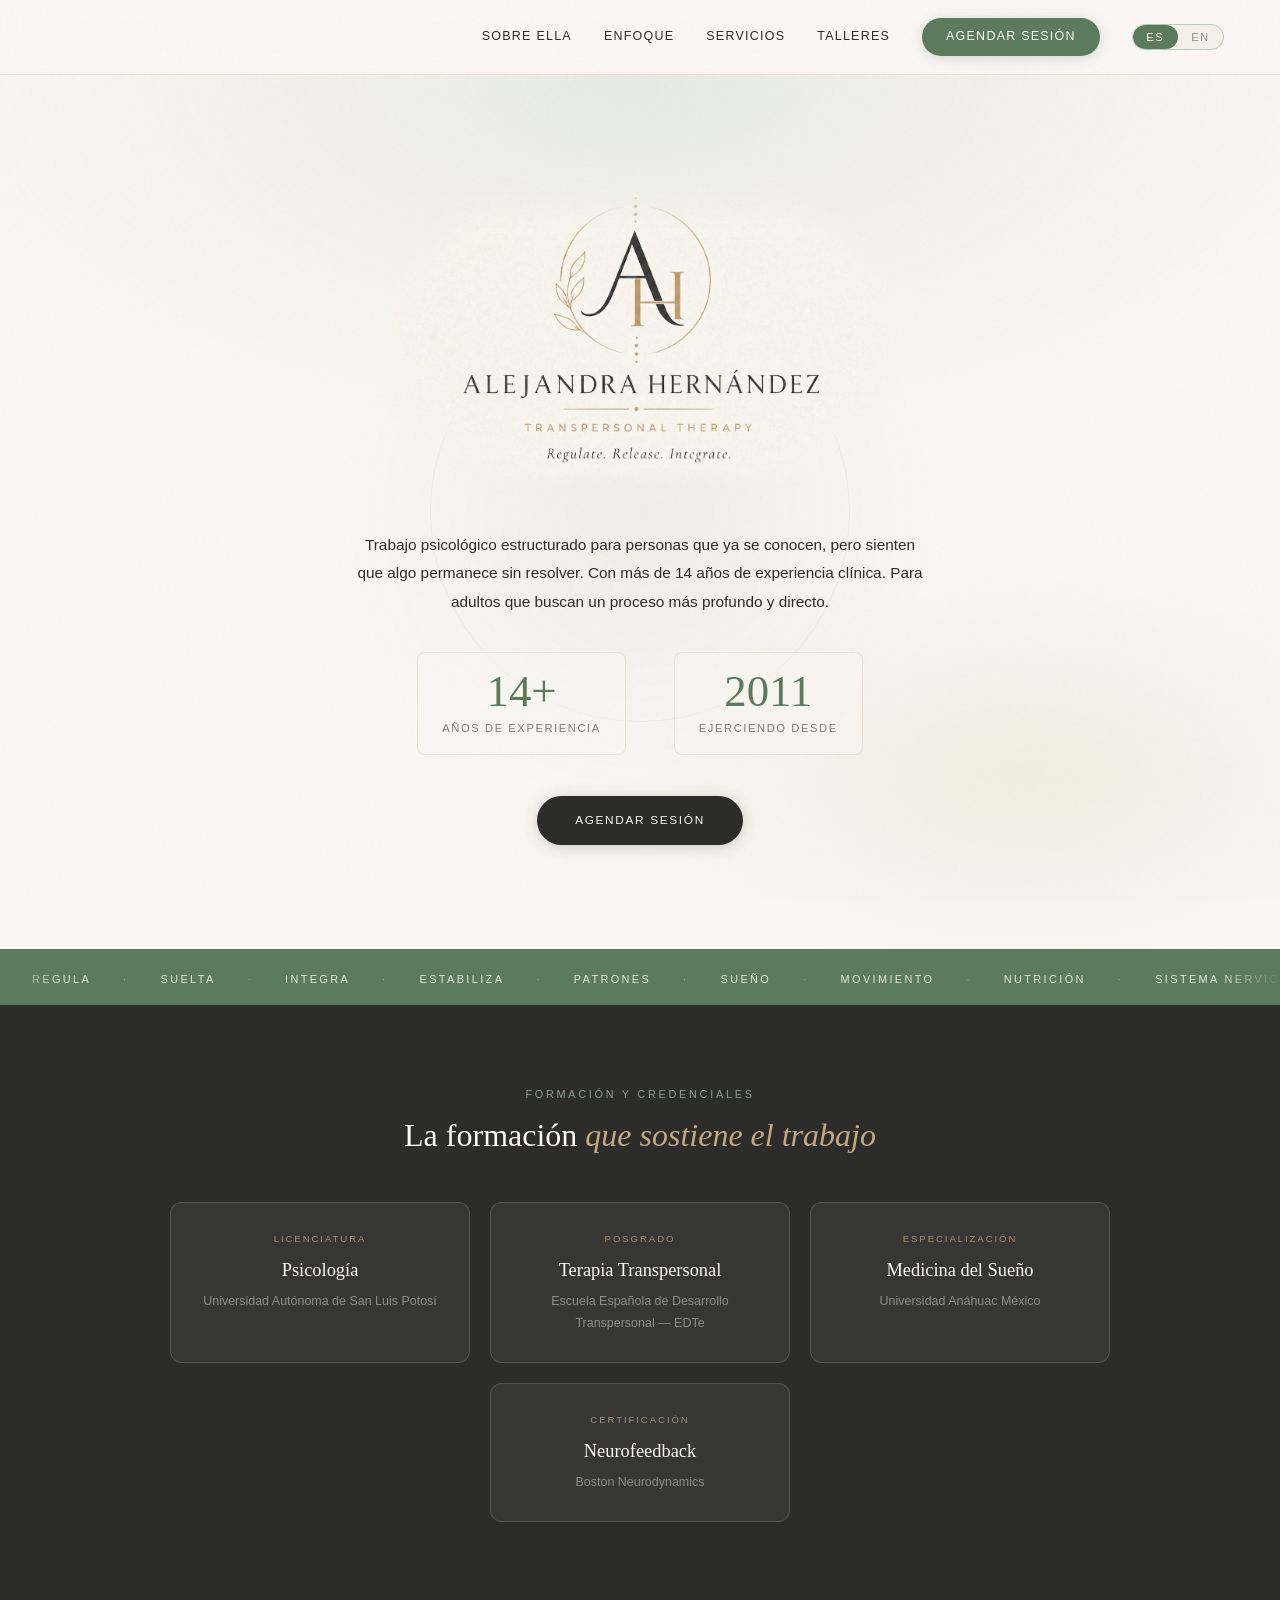
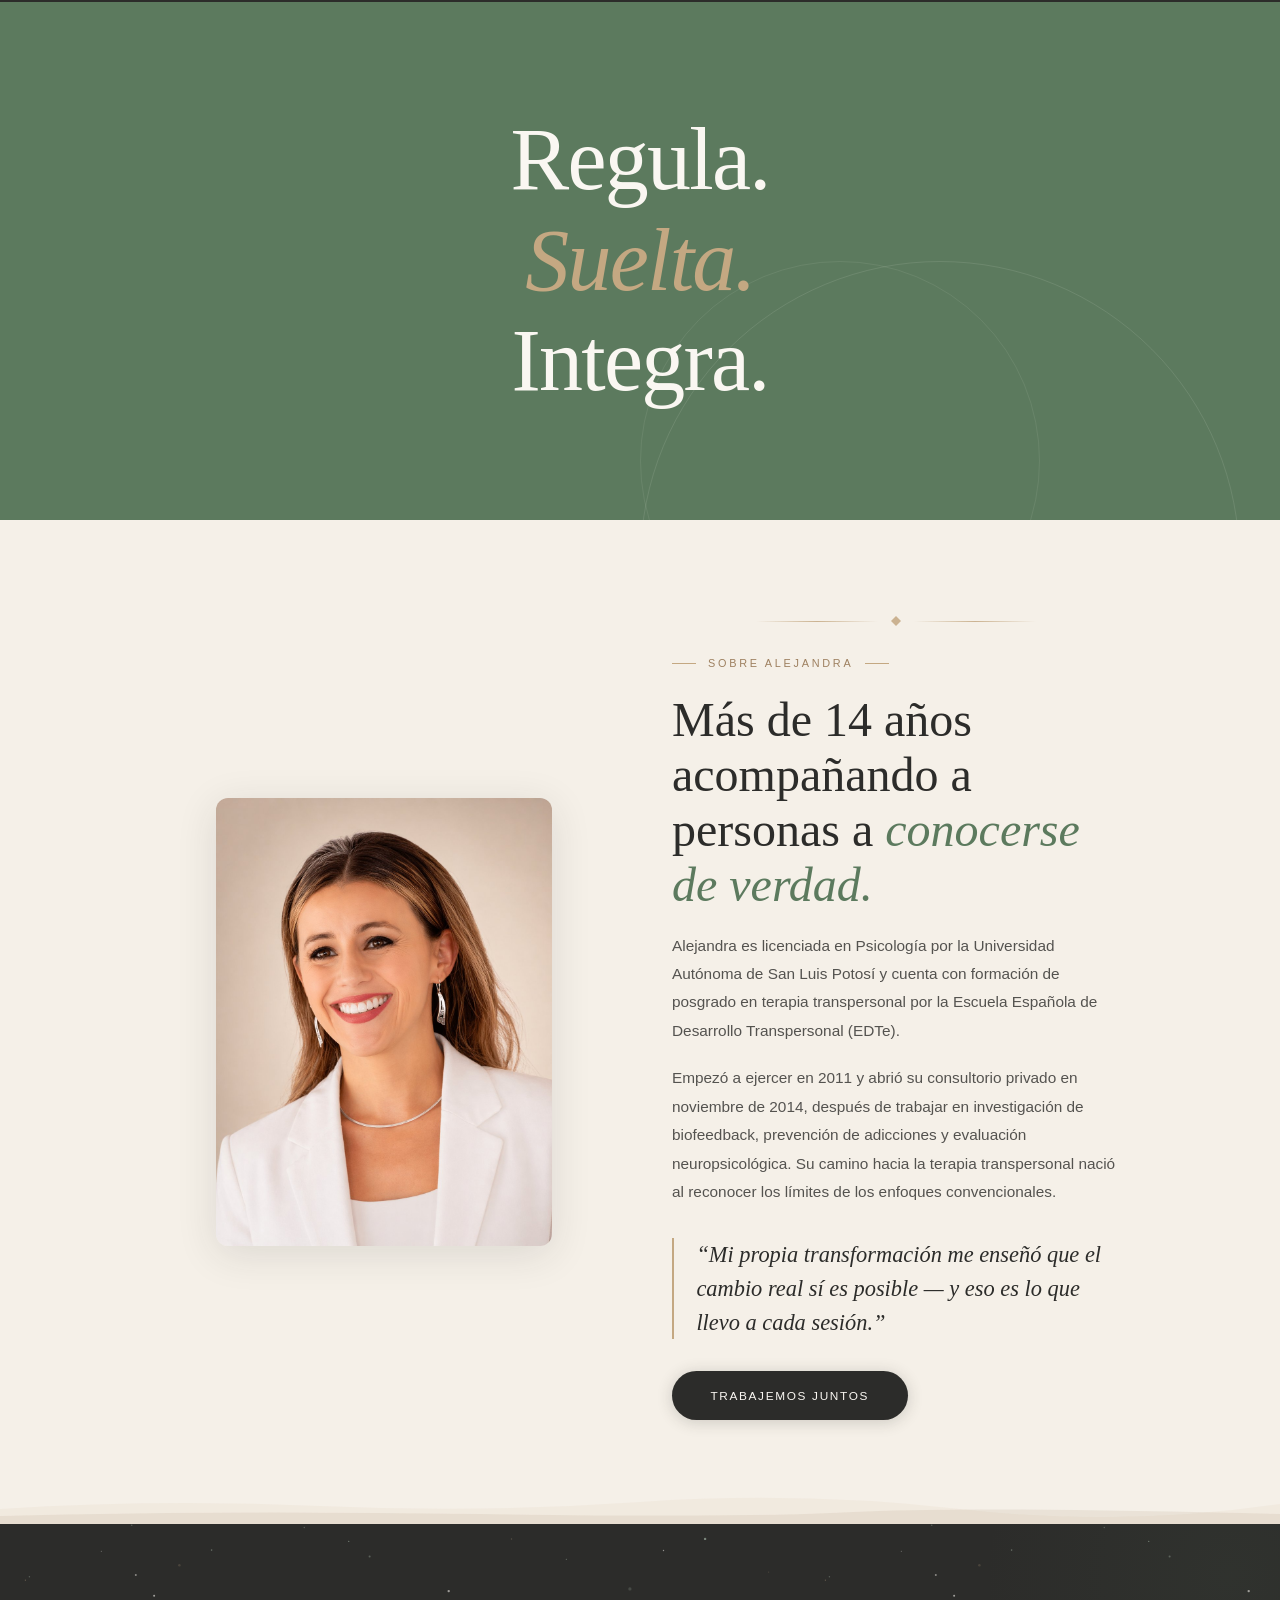
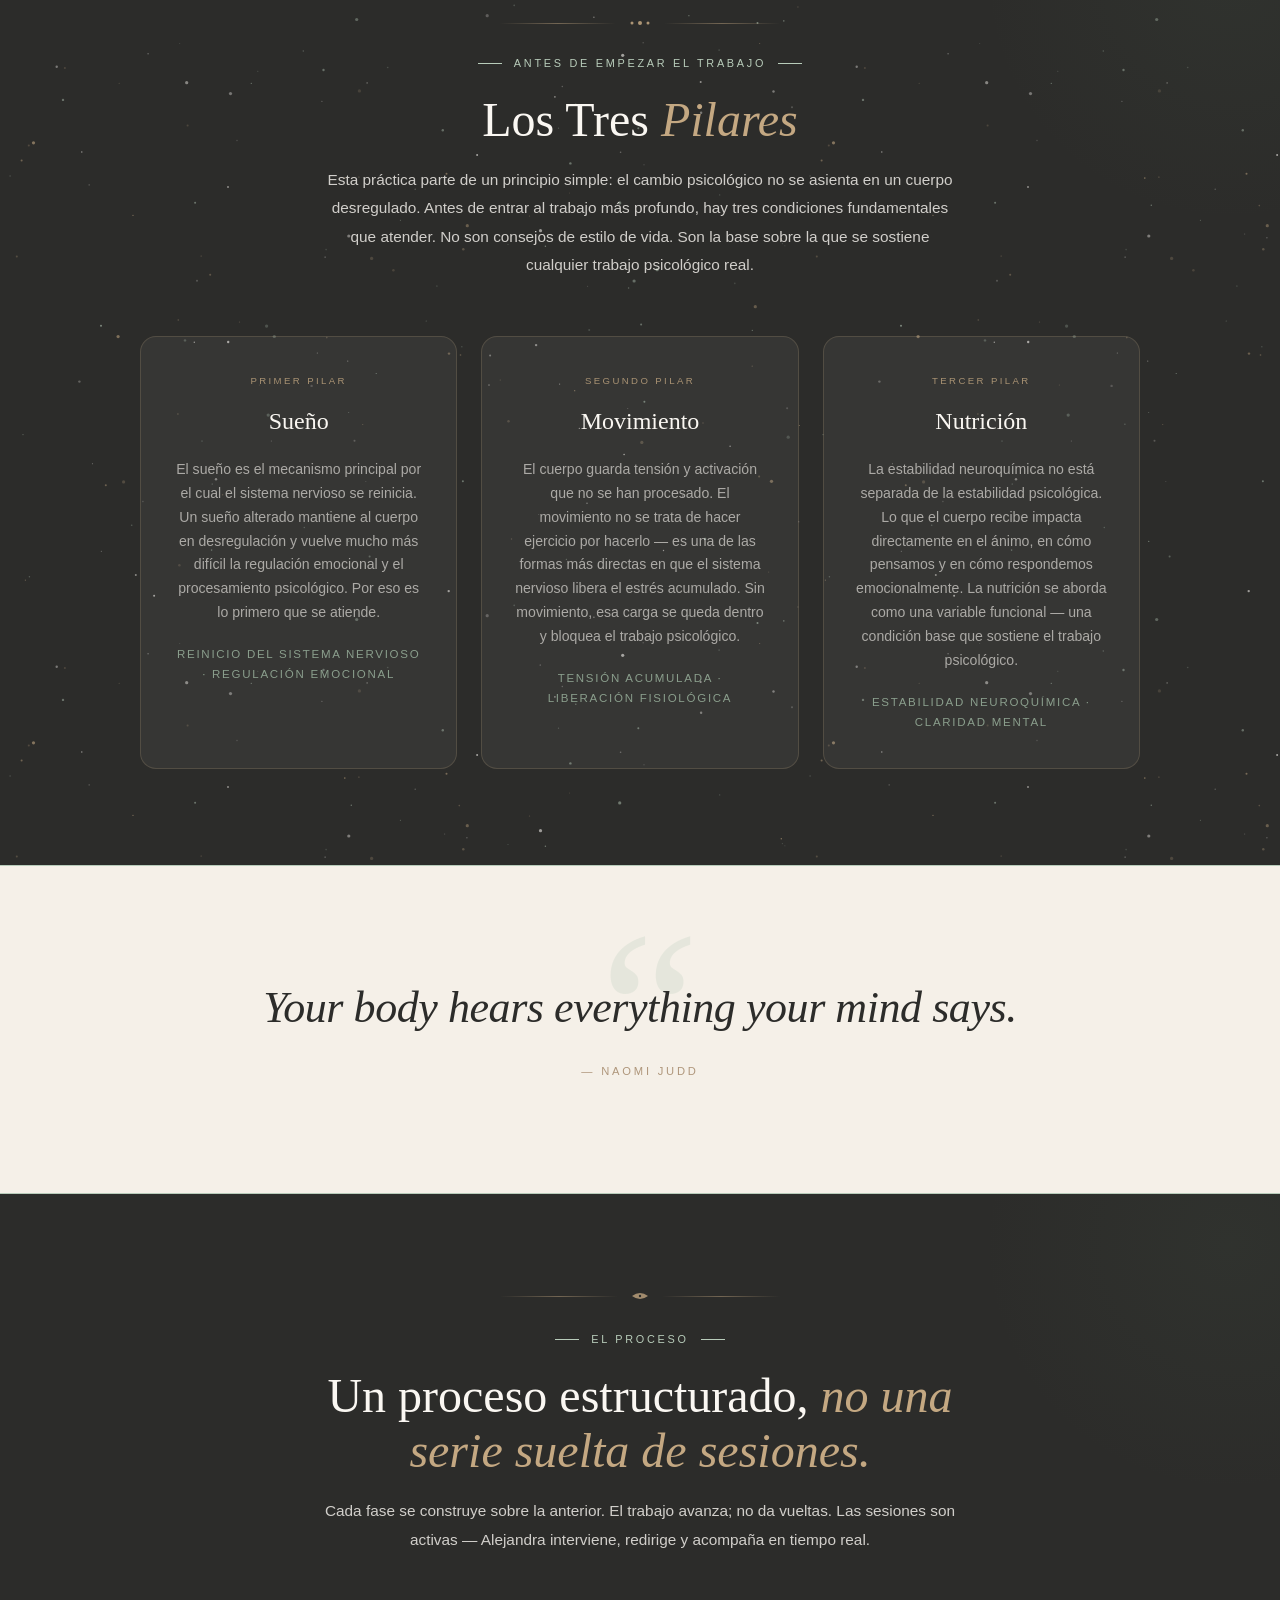
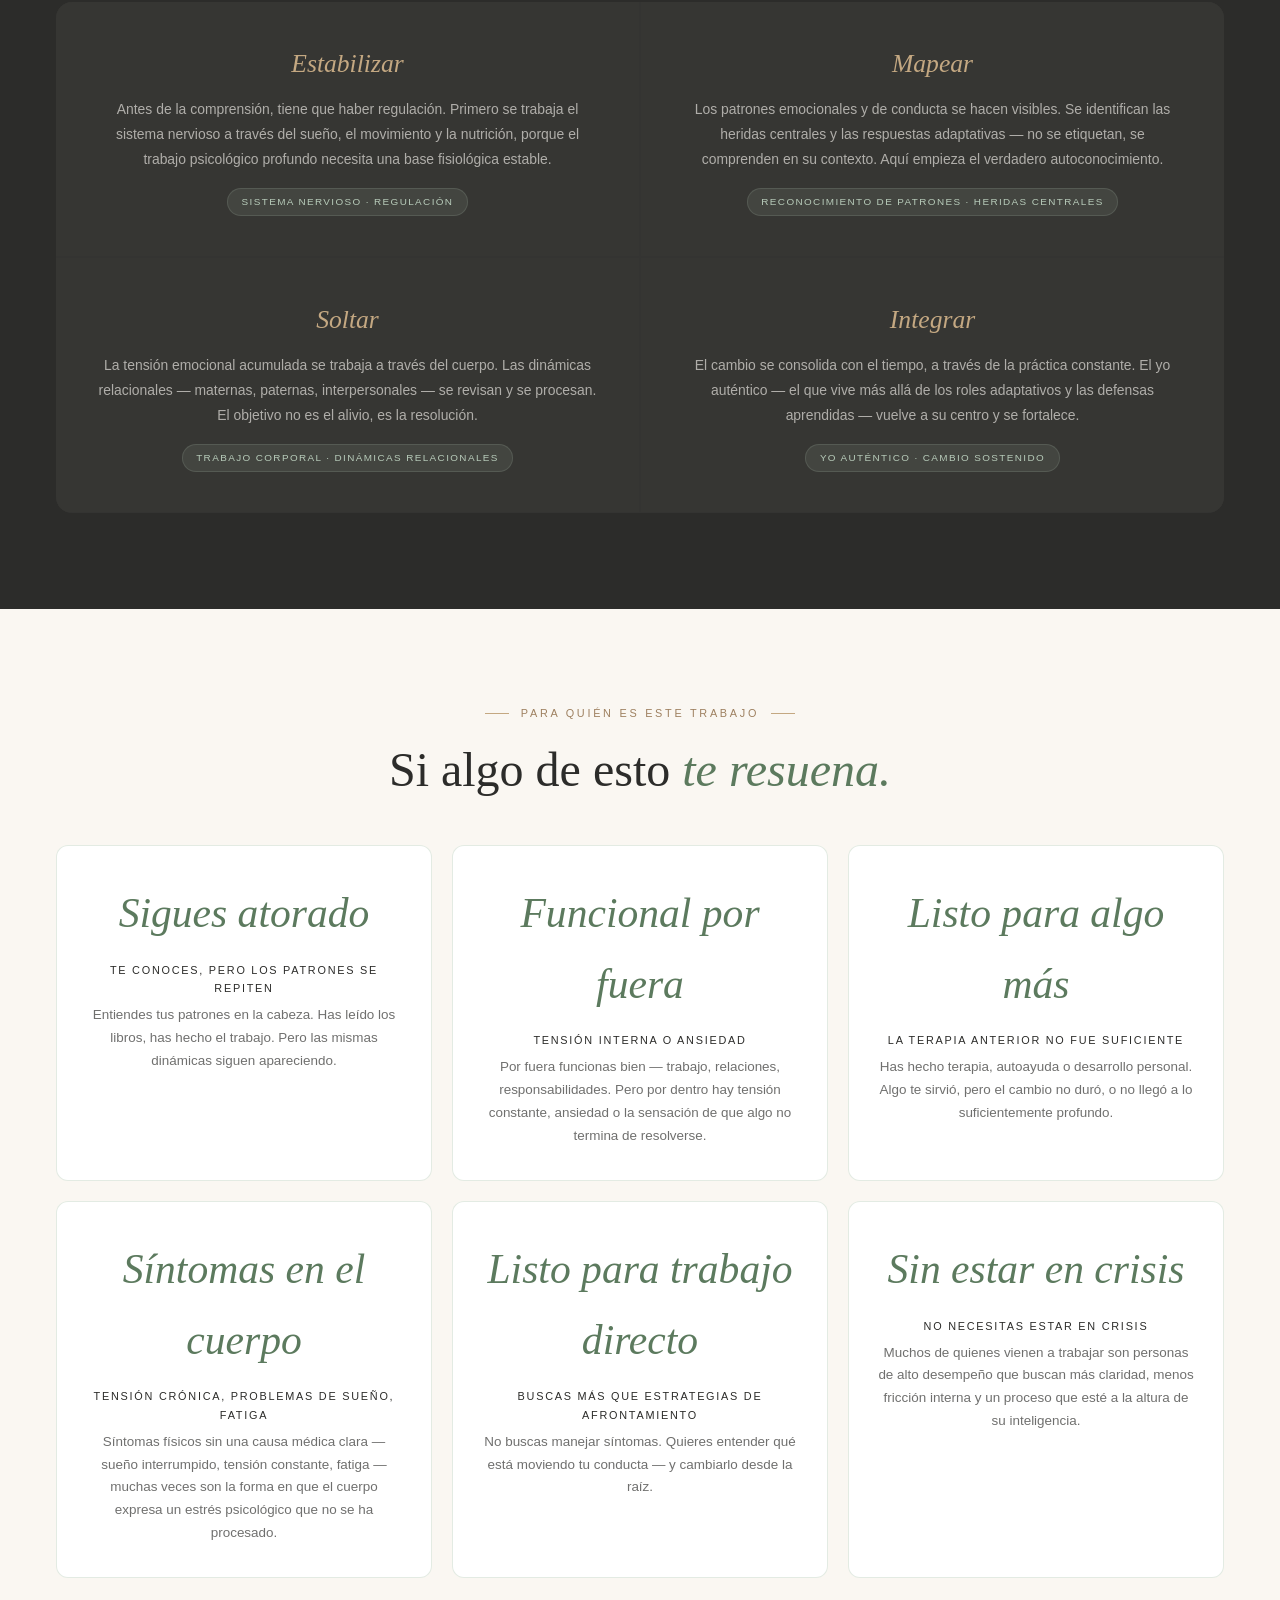
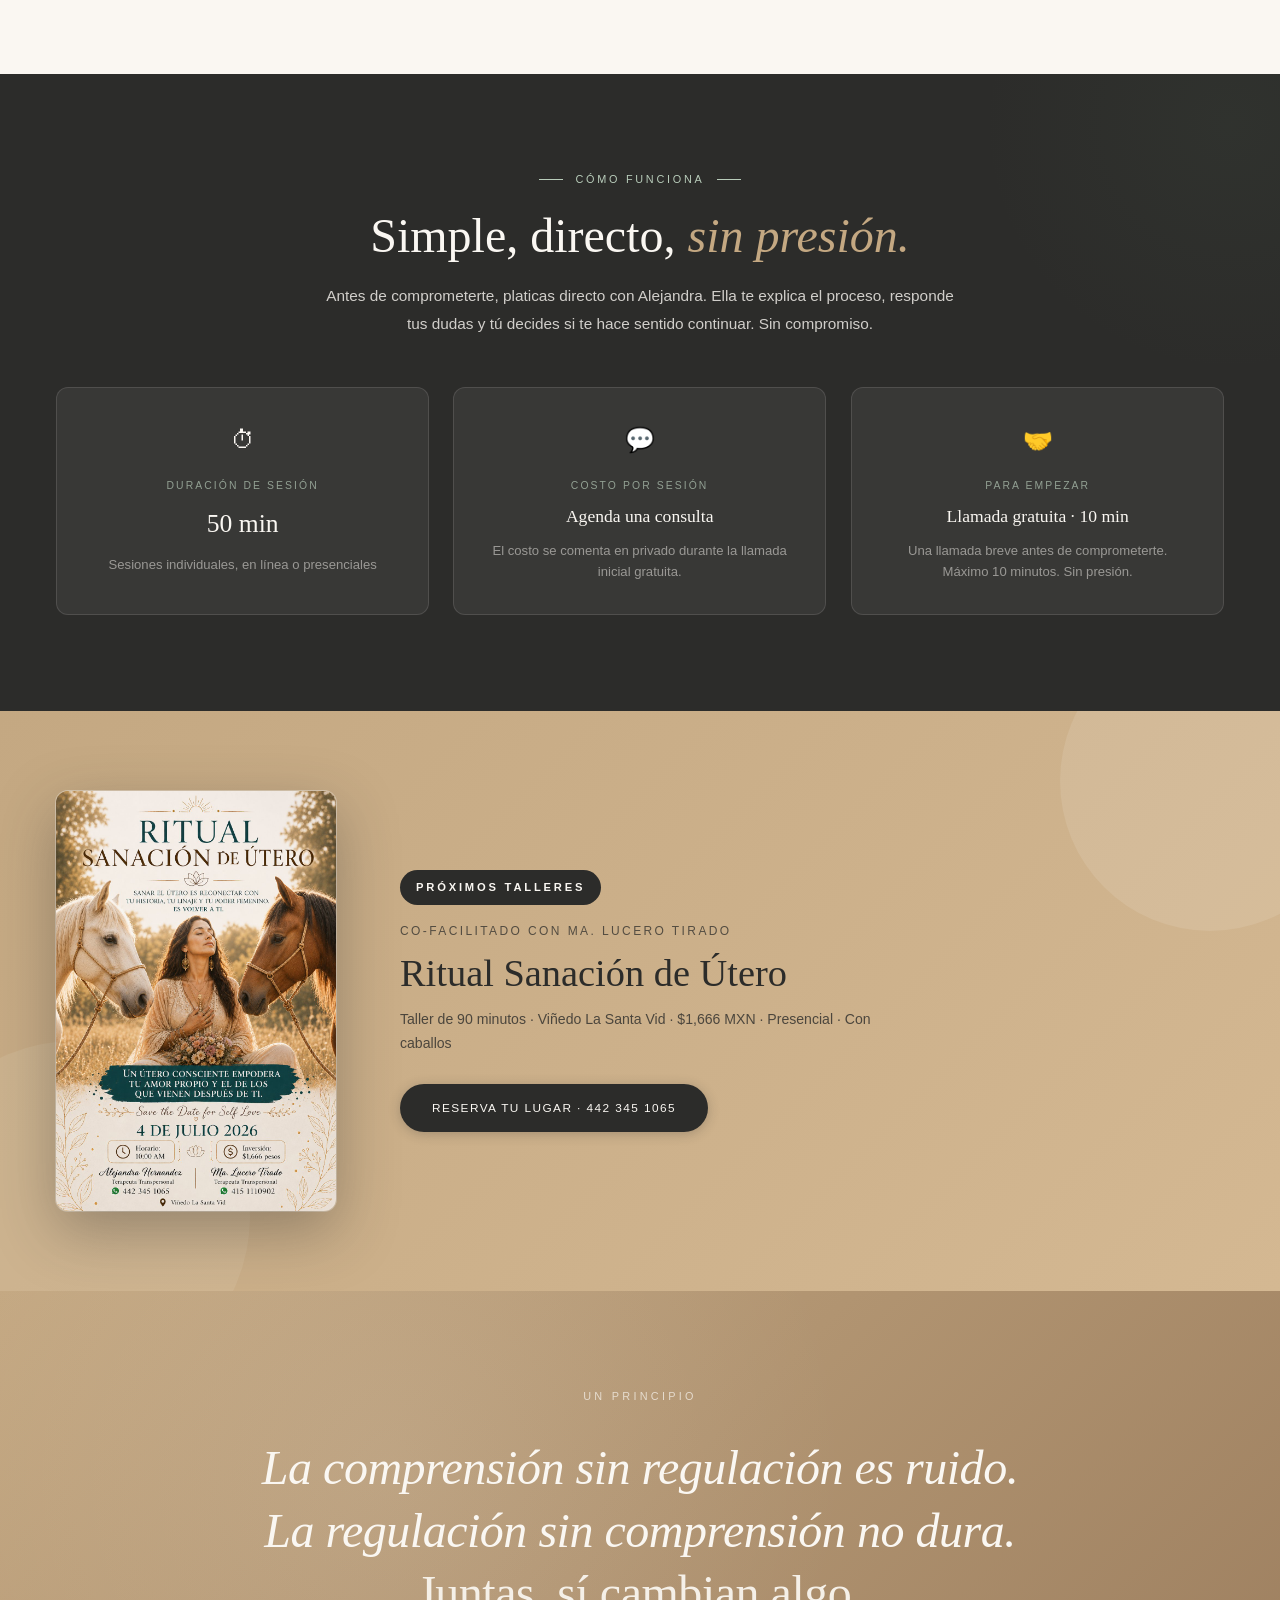
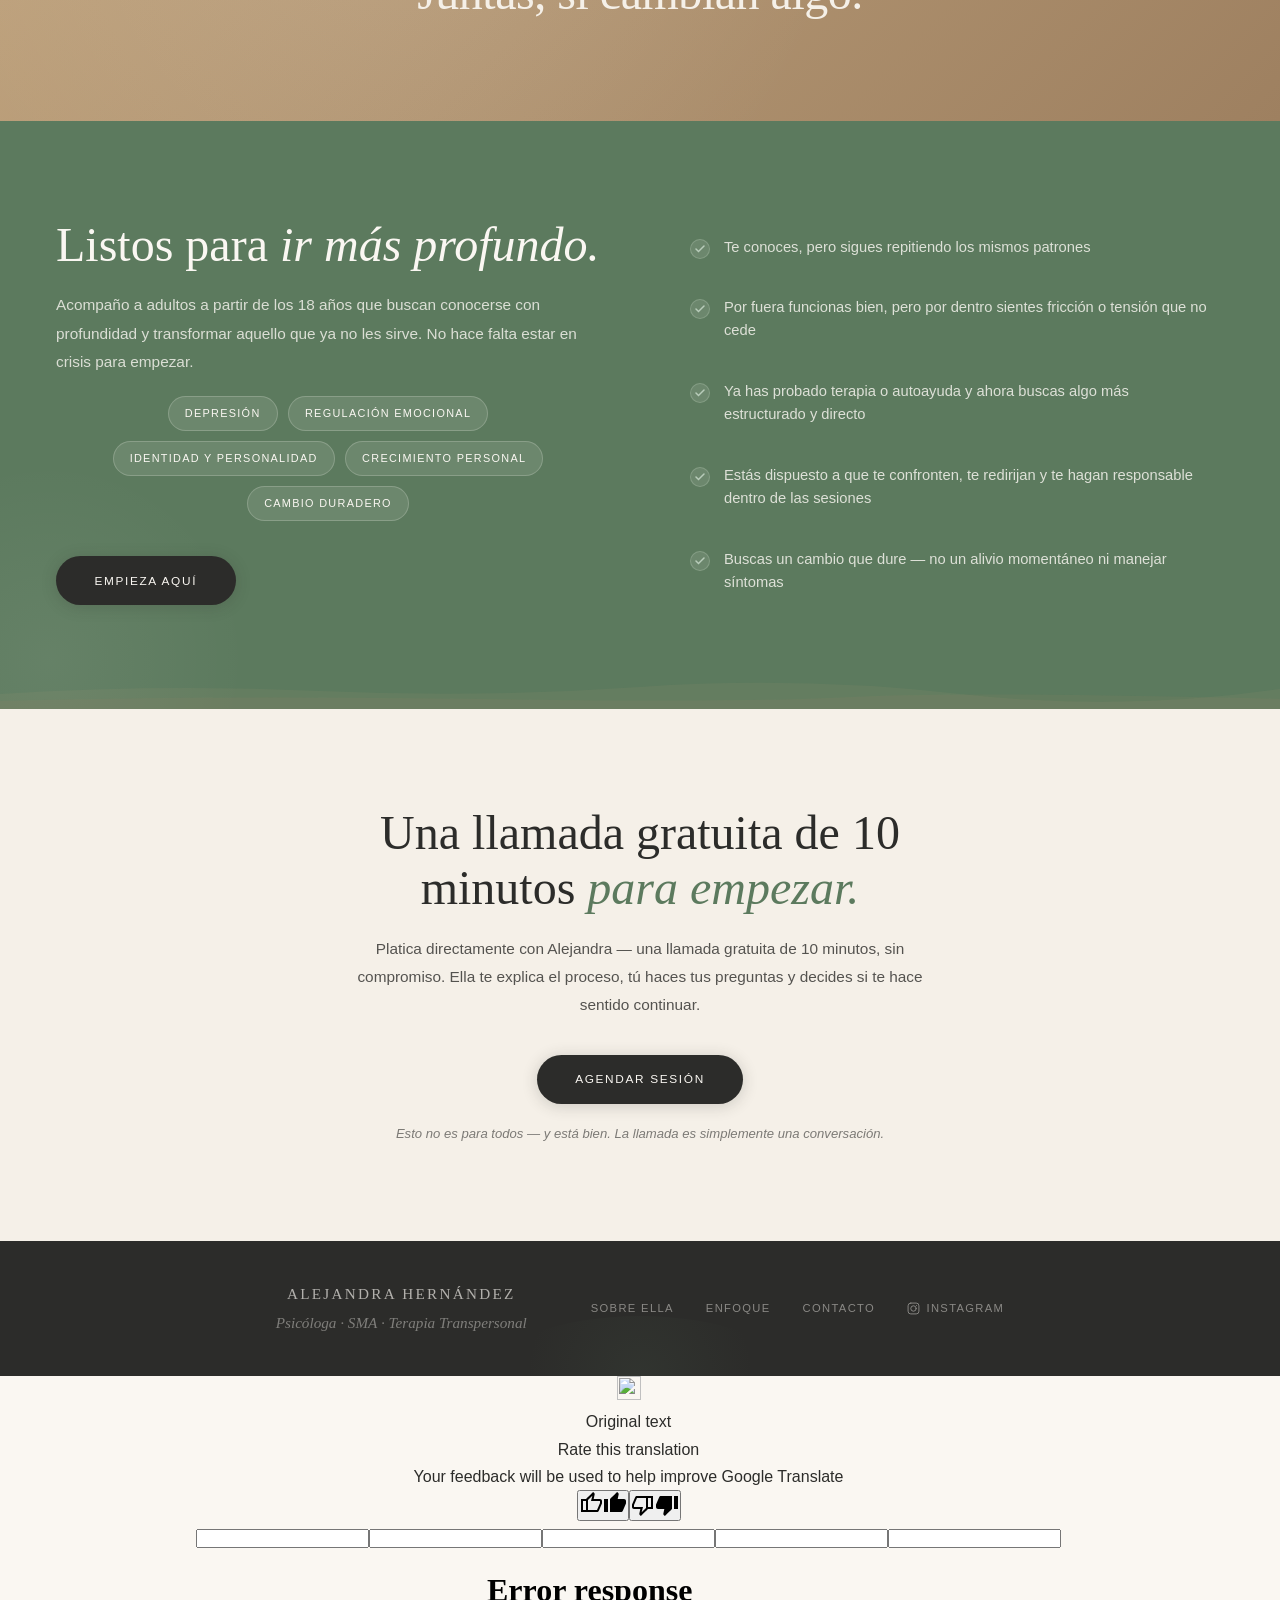
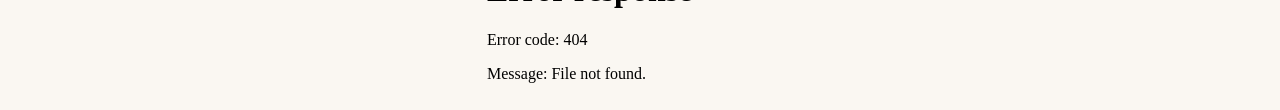
==== index.html @ d237390b "Add files via upload" ====
<!DOCTYPE html>
<!-- saved from url=(0055)file:///Users/alexengel/Downloads/alejandra-site_5.html -->
<html lang="es" class=""><head><meta http-equiv="Content-Type" content="text/html; charset=UTF-8">

<meta name="viewport" content="width=device-width, initial-scale=1.0">
<title>Alejandra Hernández — Transpersonal Therapy · SMA, México</title>

<!-- SEO -->
<meta name="description" content="Psicóloga y terapeuta transpersonal en San Miguel de Allende. Trabajo psicológico estructurado para personas que buscan un proceso más profundo y directo. Regula. Suelta. Integra.">
<meta name="author" content="Alejandra Hernández">
<meta name="theme-color" content="#FAF7F2">

<!-- Favicons -->
<link rel="icon" type="image/png" sizes="32x32" href="[data-uri]">
<link rel="icon" type="image/png" sizes="16x16" href="[data-uri]">
<link rel="apple-touch-icon" sizes="180x180" href="[data-uri]">

<!-- Open Graph / Facebook / WhatsApp / iMessage -->
<meta property="og:type" content="website">
<meta property="og:title" content="Alejandra Hernández — Terapia Transpersonal">
<meta property="og:description" content="Psicóloga y terapeuta transpersonal en San Miguel de Allende. Regula. Suelta. Integra.">
<meta property="og:image" content="og-image.jpg">
<meta property="og:image:width" content="1200">
<meta property="og:image:height" content="630">
<meta property="og:locale" content="es_MX">
<meta property="og:locale:alternate" content="en_US">

<!-- Twitter / X -->
<meta name="twitter:card" content="summary_large_image">
<meta name="twitter:title" content="Alejandra Hernández — Terapia Transpersonal">
<meta name="twitter:description" content="Psicóloga y terapeuta transpersonal en San Miguel de Allende. Regula. Suelta. Integra.">
<meta name="twitter:image" content="og-image.jpg">

<link href="./Alejandra Hernández — Transpersonal Therapy · SMA, México_files/css2" rel="stylesheet">
<style>
*{margin:0;padding:0;box-sizing:border-box}
:root{
  --charcoal:#2C2C2A;--sage-dark:#5C7A5E;--sage-mid:#8A9E8C;--sage-light:#B8CCBA;
  --cream:#FAF7F2;--warm-white:#F5F0E8;--earth:#C4A882;--earth-dark:#9E8060;
  --fd:'Cormorant Garamond',serif;--fb:'DM Sans',sans-serif;
  --glow-sage:0 0 40px rgba(92,122,94,0.18);
  --glow-earth:0 0 40px rgba(196,168,130,0.2);
}
body{background:var(--cream);color:var(--charcoal);font-family:var(--fb);font-weight:300;line-height:1.7;font-size:16px;text-align:center;overflow-x:hidden}

/* BUCOLIC TEXTURES */
body::before{content:'';position:fixed;inset:0;background-image:url("data:image/svg+xml,%3Csvg viewBox='0 0 256 256' xmlns='http://www.w3.org/2000/svg'%3E%3Cfilter id='noise'%3E%3CfeTurbulence type='fractalNoise' baseFrequency='0.9' numOctaves='4' stitchTiles='stitch'/%3E%3C/filter%3E%3Crect width='100%25' height='100%25' filter='url(%23noise)' opacity='0.06'/%3E%3C/svg%3E");pointer-events:none;z-index:999;opacity:0.38;mix-blend-mode:multiply}

/* Topographic contour lines — organic, map-like */
.tex-topo{position:absolute;inset:0;background-image:url("data:image/svg+xml;utf8,%3Csvg xmlns='http://www.w3.org/2000/svg' viewBox='0 0 800 600' fill='none' stroke='%23C4A882' stroke-width='0.6' opacity='0.35'%3E%3Cpath d='M-50 450 Q 200 380 400 420 T 850 390'/%3E%3Cpath d='M-50 480 Q 200 420 400 460 T 850 430'/%3E%3Cpath d='M-50 510 Q 200 460 400 500 T 850 470'/%3E%3Cpath d='M-50 540 Q 200 500 400 540 T 850 510'/%3E%3Cpath d='M-50 570 Q 200 540 400 580 T 850 550'/%3E%3Cpath d='M100 100 Q 250 60 400 100 T 700 90'/%3E%3Cpath d='M100 130 Q 250 90 400 130 T 700 120'/%3E%3Cpath d='M100 160 Q 250 120 400 160 T 700 150'/%3E%3C/svg%3E");background-size:cover;background-position:center;pointer-events:none;z-index:0;opacity:0.7}

/* Field stipple — scattered stars, no symmetry */
.tex-field{position:absolute;inset:0;background-image:url("data:image/svg+xml;utf8,<svg xmlns='http://www.w3.org/2000/svg' viewBox='0 0 800 600'><circle cx='511.5' cy='15.0' r='0.7' fill='%23C4A882' opacity='0.40'/><circle cx='589.2' cy='406.0' r='1.0' fill='%23B8CCBA' opacity='0.30'/><circle cx='25.4' cy='56.2' r='0.6' fill='%23C4A882' opacity='0.55'/><circle cx='449.0' cy='429.6' r='1.2' fill='%23C4A882' opacity='0.58'/><circle cx='359.4' cy='166.9' r='1.6' fill='%23C4A882' opacity='0.25'/><circle cx='558.5' cy='204.2' r='0.6' fill='%23B8CCBA' opacity='0.38'/><circle cx='81.8' cy='228.0' r='0.7' fill='%23FAF7F2' opacity='0.76'/><circle cx='211.6' cy='26.1' r='0.8' fill='%23B8CCBA' opacity='0.57'/><circle cx='63.0' cy='175.9' r='1.2' fill='%23B8CCBA' opacity='0.62'/><circle cx='461.9' cy='422.7' r='0.5' fill='%23B8CCBA' opacity='0.65'/><circle cx='788.2' cy='513.2' r='1.6' fill='%23B8CCBA' opacity='0.31'/><circle cx='362.7' cy='500.5' r='0.6' fill='%23C4A882' opacity='0.47'/><circle cx='536.1' cy='421.1' r='1.2' fill='%23FAF7F2' opacity='0.64'/><circle cx='508.0' cy='320.5' r='0.6' fill='%23B8CCBA' opacity='0.35'/><circle cx='216.0' cy='555.2' r='1.2' fill='%23FAF7F2' opacity='0.58'/><circle cx='259.4' cy='461.0' r='0.5' fill='%23C4A882' opacity='0.39'/><circle cx='644.0' cy='240.7' r='0.5' fill='%23FAF7F2' opacity='0.38'/><circle cx='701.1' cy='188.8' r='1.2' fill='%23FAF7F2' opacity='0.55'/><circle cx='367.1' cy='158.9' r='0.6' fill='%23FAF7F2' opacity='0.70'/><circle cx='210.2' cy='350.8' r='1.0' fill='%23C4A882' opacity='0.49'/><circle cx='797.9' cy='83.0' r='0.8' fill='%23C4A882' opacity='0.30'/><circle cx='688.9' cy='91.7' r='0.6' fill='%23B8CCBA' opacity='0.73'/><circle cx='477.1' cy='230.9' r='1.0' fill='%23FAF7F2' opacity='0.85'/><circle cx='201.1' cy='331.9' r='0.5' fill='%23C4A882' opacity='0.66'/><circle cx='545.4' cy='322.2' r='0.7' fill='%23B8CCBA' opacity='0.71'/><circle cx='89.2' cy='260.9' r='0.8' fill='%23FAF7F2' opacity='0.25'/><circle cx='700.7' cy='158.0' r='1.0' fill='%23FAF7F2' opacity='0.71'/><circle cx='730.1' cy='522.3' r='0.7' fill='%23FAF7F2' opacity='0.76'/><circle cx='487.2' cy='91.7' r='1.6' fill='%23FAF7F2' opacity='0.35'/><circle cx='734.8' cy='359.4' r='0.8' fill='%23B8CCBA' opacity='0.26'/><circle cx='703.0' cy='499.0' r='0.7' fill='%23C4A882' opacity='0.39'/><circle cx='702.4' cy='568.2' r='0.5' fill='%23C4A882' opacity='0.69'/><circle cx='782.4' cy='319.6' r='0.6' fill='%23B8CCBA' opacity='0.33'/><circle cx='757.5' cy='99.1' r='1.0' fill='%23B8CCBA' opacity='0.77'/><circle cx='771.5' cy='557.3' r='1.6' fill='%23C4A882' opacity='0.69'/><circle cx='570.4' cy='239.4' r='1.2' fill='%23B8CCBA' opacity='0.64'/><circle cx='719.7' cy='270.9' r='0.6' fill='%23B8CCBA' opacity='0.38'/><circle cx='16.8' cy='332.4' r='1.0' fill='%23C4A882' opacity='0.38'/><circle cx='566.3' cy='35.3' r='0.5' fill='%23B8CCBA' opacity='0.79'/><circle cx='56.7' cy='142.8' r='1.2' fill='%23FAF7F2' opacity='0.54'/><circle cx='105.8' cy='561.3' r='1.0' fill='%23C4A882' opacity='0.60'/><circle cx='627.7' cy='484.5' r='0.6' fill='%23FAF7F2' opacity='0.31'/><circle cx='344.8' cy='254.1' r='0.8' fill='%23C4A882' opacity='0.77'/><circle cx='538.7' cy='590.5' r='0.5' fill='%23FAF7F2' opacity='0.29'/><circle cx='271.4' cy='517.0' r='0.6' fill='%23FAF7F2' opacity='0.36'/><circle cx='358.9' cy='253.1' r='0.7' fill='%23C4A882' opacity='0.53'/><circle cx='354.5' cy='516.8' r='1.0' fill='%23FAF7F2' opacity='0.31'/><circle cx='799.4' cy='501.6' r='0.5' fill='%23C4A882' opacity='0.81'/><circle cx='133.0' cy='291.4' r='0.6' fill='%23C4A882' opacity='0.77'/><circle cx='131.7' cy='1.3' r='0.8' fill='%23B8CCBA' opacity='0.41'/><circle cx='228.2' cy='418.0' r='1.2' fill='%23FAF7F2' opacity='0.85'/><circle cx='529.5' cy='292.0' r='0.6' fill='%23C4A882' opacity='0.43'/><circle cx='463.3' cy='325.3' r='1.2' fill='%23C4A882' opacity='0.44'/><circle cx='467.3' cy='301.7' r='1.6' fill='%23C4A882' opacity='0.57'/><circle cx='768.6' cy='48.1' r='0.6' fill='%23C4A882' opacity='0.29'/><circle cx='540.2' cy='141.1' r='0.5' fill='%23FAF7F2' opacity='0.81'/><circle cx='197.0' cy='356.7' r='1.0' fill='%23FAF7F2' opacity='0.30'/><circle cx='466.9' cy='313.7' r='0.7' fill='%23FAF7F2' opacity='0.37'/><circle cx='251.3' cy='159.4' r='0.6' fill='%23B8CCBA' opacity='0.65'/><circle cx='365.8' cy='557.4' r='0.5' fill='%23FAF7F2' opacity='0.26'/><circle cx='798.8' cy='597.7' r='0.5' fill='%23FAF7F2' opacity='0.57'/><circle cx='212.2' cy='560.0' r='0.5' fill='%23B8CCBA' opacity='0.78'/><circle cx='228.0' cy='262.9' r='1.0' fill='%23FAF7F2' opacity='0.67'/><circle cx='787.1' cy='484.3' r='1.0' fill='%23FAF7F2' opacity='0.25'/><circle cx='239.5' cy='398.0' r='0.6' fill='%23C4A882' opacity='0.41'/><circle cx='593.9' cy='93.3' r='0.7' fill='%23FAF7F2' opacity='0.61'/><circle cx='274.3' cy='412.5' r='1.6' fill='%23B8CCBA' opacity='0.41'/><circle cx='200.9' cy='544.9' r='0.5' fill='%23B8CCBA' opacity='0.31'/><circle cx='663.5' cy='26.5' r='0.7' fill='%23FAF7F2' opacity='0.71'/><circle cx='783.8' cy='96.9' r='0.8' fill='%23B8CCBA' opacity='0.58'/><circle cx='448.7' cy='67.1' r='1.2' fill='%23FAF7F2' opacity='0.79'/><circle cx='28.8' cy='221.5' r='1.0' fill='%23C4A882' opacity='0.34'/><circle cx='33.5' cy='218.8' r='1.6' fill='%23C4A882' opacity='0.83'/><circle cx='719.1' cy='126.0' r='0.6' fill='%23B8CCBA' opacity='0.65'/><circle cx='624.1' cy='530.5' r='0.8' fill='%23FAF7F2' opacity='0.83'/><circle cx='123.6' cy='557.9' r='1.6' fill='%23C4A882' opacity='0.35'/><circle cx='705.1' cy='14.9' r='1.2' fill='%23B8CCBA' opacity='0.80'/><circle cx='641.8' cy='518.4' r='1.6' fill='%23C4A882' opacity='0.40'/><circle cx='629.9' cy='64.9' r='1.6' fill='%23B8CCBA' opacity='0.27'/><circle cx='177.9' cy='490.0' r='0.8' fill='%23C4A882' opacity='0.46'/><circle cx='178.3' cy='396.0' r='0.8' fill='%23C4A882' opacity='0.45'/><circle cx='773.5' cy='167.5' r='1.2' fill='%23FAF7F2' opacity='0.56'/><circle cx='784.9' cy='321.7' r='0.5' fill='%23B8CCBA' opacity='0.32'/><circle cx='142.9' cy='577.5' r='0.7' fill='%23FAF7F2' opacity='0.27'/><circle cx='347.7' cy='437.1' r='0.7' fill='%23FAF7F2' opacity='0.51'/><circle cx='92.5' cy='539.7' r='0.6' fill='%23FAF7F2' opacity='0.40'/><circle cx='348.8' cy='312.0' r='1.6' fill='%23FAF7F2' opacity='0.57'/><circle cx='752.2' cy='442.2' r='0.6' fill='%23C4A882' opacity='0.47'/><circle cx='759.1' cy='552.5' r='1.0' fill='%23C4A882' opacity='0.44'/><circle cx='575.8' cy='180.2' r='0.7' fill='%23B8CCBA' opacity='0.65'/><circle cx='321.9' cy='177.4' r='0.6' fill='%23FAF7F2' opacity='0.37'/><circle cx='752.3' cy='406.4' r='0.6' fill='%23B8CCBA' opacity='0.62'/><circle cx='324.9' cy='500.2' r='0.7' fill='%23B8CCBA' opacity='0.42'/><circle cx='628.6' cy='364.0' r='0.7' fill='%23B8CCBA' opacity='0.53'/><circle cx='540.5' cy='306.7' r='1.6' fill='%23FAF7F2' opacity='0.79'/><circle cx='135.8' cy='50.9' r='1.0' fill='%23FAF7F2' opacity='0.65'/><circle cx='268.2' cy='491.1' r='1.6' fill='%23B8CCBA' opacity='0.39'/><circle cx='179.7' cy='119.5' r='0.5' fill='%23B8CCBA' opacity='0.28'/><circle cx='489.0' cy='461.1' r='0.8' fill='%23FAF7F2' opacity='0.50'/><circle cx='460.5' cy='431.0' r='0.8' fill='%23C4A882' opacity='0.55'/><circle cx='118.1' cy='412.6' r='1.6' fill='%23C4A882' opacity='0.77'/><circle cx='622.7' cy='131.3' r='1.6' fill='%23FAF7F2' opacity='0.82'/><circle cx='371.6' cy='334.4' r='1.6' fill='%23C4A882' opacity='0.32'/><circle cx='641.1' cy='400.5' r='1.0' fill='%23B8CCBA' opacity='0.61'/><circle cx='490.1' cy='431.6' r='1.0' fill='%23FAF7F2' opacity='0.51'/><circle cx='356.7' cy='95.5' r='1.6' fill='%23B8CCBA' opacity='0.53'/><circle cx='601.4' cy='503.9' r='0.7' fill='%23FAF7F2' opacity='0.71'/><circle cx='387.7' cy='143.5' r='0.8' fill='%23B8CCBA' opacity='0.30'/><circle cx='187.6' cy='201.5' r='1.0' fill='%23C4A882' opacity='0.30'/><circle cx='185.0' cy='416.4' r='1.2' fill='%23B8CCBA' opacity='0.38'/><circle cx='326.1' cy='325.6' r='0.8' fill='%23B8CCBA' opacity='0.29'/><circle cx='311.6' cy='461.9' r='1.2' fill='%23FAF7F2' opacity='0.26'/><circle cx='304.3' cy='3.5' r='0.7' fill='%23B8CCBA' opacity='0.43'/><circle cx='682.8' cy='572.1' r='0.8' fill='%23FAF7F2' opacity='0.57'/><circle cx='436.9' cy='362.0' r='0.6' fill='%23B8CCBA' opacity='0.54'/><circle cx='348.7' cy='17.4' r='0.7' fill='%23B8CCBA' opacity='0.65'/><circle cx='579.3' cy='504.3' r='0.6' fill='%23FAF7F2' opacity='0.84'/><circle cx='21.6' cy='236.4' r='1.0' fill='%23C4A882' opacity='0.65'/><circle cx='514.2' cy='81.4' r='0.8' fill='%23B8CCBA' opacity='0.36'/><circle cx='303.3' cy='127.0' r='0.7' fill='%23B8CCBA' opacity='0.45'/><circle cx='222.6' cy='570.7' r='0.8' fill='%23C4A882' opacity='0.40'/><circle cx='376.2' cy='449.4' r='0.5' fill='%23B8CCBA' opacity='0.85'/><circle cx='179.4' cy='41.2' r='1.2' fill='%23C4A882' opacity='0.27'/><circle cx='759.7' cy='119.6' r='0.5' fill='%23C4A882' opacity='0.62'/><circle cx='101.0' cy='401.7' r='1.0' fill='%23B8CCBA' opacity='0.82'/><circle cx='559.6' cy='460.1' r='0.6' fill='%23FAF7F2' opacity='0.61'/><circle cx='574.7' cy='466.7' r='0.6' fill='%23C4A882' opacity='0.83'/><circle cx='462.9' cy='557.3' r='1.0' fill='%23B8CCBA' opacity='0.66'/><circle cx='317.3' cy='429.0' r='0.5' fill='%23FAF7F2' opacity='0.61'/><circle cx='194.3' cy='418.3' r='0.7' fill='%23FAF7F2' opacity='0.76'/><circle cx='644.4' cy='477.7' r='1.0' fill='%23B8CCBA' opacity='0.72'/><circle cx='426.2' cy='396.9' r='0.5' fill='%23B8CCBA' opacity='0.55'/><circle cx='10.1' cy='252.0' r='0.8' fill='%23B8CCBA' opacity='0.31'/><circle cx='508.5' cy='497.2' r='1.2' fill='%23C4A882' opacity='0.34'/><circle cx='587.0' cy='579.3' r='0.7' fill='%23FAF7F2' opacity='0.62'/><circle cx='619.7' cy='278.9' r='1.6' fill='%23B8CCBA' opacity='0.69'/><circle cx='257.8' cy='147.3' r='0.5' fill='%23B8CCBA' opacity='0.42'/><circle cx='195.1' cy='278.8' r='1.0' fill='%23B8CCBA' opacity='0.65'/><circle cx='23.0' cy='510.6' r='0.6' fill='%23B8CCBA' opacity='0.54'/><circle cx='638.3' cy='204.2' r='1.0' fill='%23B8CCBA' opacity='0.67'/><circle cx='444.6' cy='310.0' r='0.6' fill='%23FAF7F2' opacity='0.30'/><circle cx='325.1' cy='333.1' r='0.6' fill='%23FAF7F2' opacity='0.66'/><circle cx='569.5' cy='268.9' r='0.5' fill='%23C4A882' opacity='0.31'/><circle cx='323.5' cy='146.0' r='1.2' fill='%23B8CCBA' opacity='0.60'/><circle cx='442.8' cy='206.3' r='1.2' fill='%23B8CCBA' opacity='0.58'/><circle cx='562.3' cy='162.5' r='0.7' fill='%23FAF7F2' opacity='0.39'/><circle cx='154.1' cy='71.7' r='1.0' fill='%23FAF7F2' opacity='0.82'/><circle cx='148.1' cy='129.8' r='0.8' fill='%23FAF7F2' opacity='0.42'/><circle cx='781.3' cy='314.8' r='0.7' fill='%23C4A882' opacity='0.84'/><circle cx='237.0' cy='216.5' r='0.7' fill='%23FAF7F2' opacity='0.26'/><circle cx='101.3' cy='27.3' r='0.5' fill='%23FAF7F2' opacity='0.58'/><circle cx='755.3' cy='382.7' r='1.6' fill='%23C4A882' opacity='0.54'/><circle cx='459.3' cy='281.6' r='0.8' fill='%23C4A882' opacity='0.45'/><circle cx='202.0' cy='517.0' r='0.5' fill='%23B8CCBA' opacity='0.74'/><circle cx='393.4' cy='346.2' r='1.2' fill='%23C4A882' opacity='0.28'/><circle cx='648.9' cy='569.5' r='0.5' fill='%23C4A882' opacity='0.85'/><circle cx='446.5' cy='249.7' r='1.0' fill='%23C4A882' opacity='0.72'/><circle cx='620.6' cy='228.2' r='0.8' fill='%23FAF7F2' opacity='0.43'/><circle cx='792.0' cy='183.2' r='1.0' fill='%23FAF7F2' opacity='0.29'/><circle cx='79.4' cy='457.6' r='1.2' fill='%23FAF7F2' opacity='0.38'/><circle cx='64.9' cy='143.9' r='1.0' fill='%23C4A882' opacity='0.30'/><circle cx='326.8' cy='413.6' r='0.8' fill='%23C4A882' opacity='0.42'/><circle cx='230.5' cy='169.6' r='1.6' fill='%23FAF7F2' opacity='0.52'/><circle cx='186.7' cy='158.7' r='1.6' fill='%23FAF7F2' opacity='0.63'/><circle cx='643.1' cy='118.7' r='0.5' fill='%23FAF7F2' opacity='0.58'/><circle cx='119.2' cy='159.4' r='0.6' fill='%23C4A882' opacity='0.29'/><circle cx='634.1' cy='357.0' r='1.6' fill='%23B8CCBA' opacity='0.59'/><circle cx='351.3' cy='281.2' r='0.7' fill='%23B8CCBA' opacity='0.67'/><circle cx='400.4' cy='296.3' r='0.5' fill='%23B8CCBA' opacity='0.61'/><circle cx='587.6' cy='362.2' r='0.5' fill='%23FAF7F2' opacity='0.30'/><circle cx='668.8' cy='345.1' r='0.5' fill='%23FAF7F2' opacity='0.85'/><circle cx='657.1' cy='345.7' r='1.6' fill='%23B8CCBA' opacity='0.70'/><circle cx='415.2' cy='265.3' r='0.7' fill='%23FAF7F2' opacity='0.36'/><circle cx='348.7' cy='488.5' r='0.5' fill='%23B8CCBA' opacity='0.53'/><circle cx='266.6' cy='402.1' r='1.6' fill='%23B8CCBA' opacity='0.35'/><circle cx='554.9' cy='172.9' r='0.8' fill='%23FAF7F2' opacity='0.74'/><circle cx='29.4' cy='52.8' r='0.7' fill='%23B8CCBA' opacity='0.44'/><circle cx='691.9' cy='495.0' r='0.5' fill='%23FAF7F2' opacity='0.64'/><circle cx='369.6' cy='32.5' r='1.0' fill='%23B8CCBA' opacity='0.47'/><circle cx='500.3' cy='456.0' r='0.6' fill='%23C4A882' opacity='0.41'/></svg>");background-size:800px 600px;background-repeat:repeat;pointer-events:none;z-index:0;opacity:0.7}

/* Horizon divider — soft land silhouette between sections */
.tex-horizon{height:60px;width:100%;background-image:url("data:image/svg+xml;utf8,%3Csvg xmlns='http://www.w3.org/2000/svg' viewBox='0 0 1200 60' preserveAspectRatio='none'%3E%3Cpath d='M0 60 L0 45 Q 150 35 300 42 T 600 38 T 900 45 T 1200 40 L1200 60 Z' fill='%23C4A882' opacity='0.08'/%3E%3Cpath d='M0 60 L0 52 Q 200 46 450 50 T 800 48 T 1200 50 L1200 60 Z' fill='%239E8060' opacity='0.12'/%3E%3C/svg%3E");background-size:cover;background-repeat:no-repeat;position:relative;z-index:2;margin-top:-60px;pointer-events:none}

/* NAV */
nav{background:rgba(250,247,242,0.82);backdrop-filter:blur(16px);-webkit-backdrop-filter:blur(16px);padding:1.1rem 3.5rem;display:flex;align-items:center;justify-content:flex-end;border-bottom:0.5px solid rgba(196,168,130,0.3);position:sticky;top:0;z-index:100;transition:background 0.3s}
.nav-brand{display:none;font-family:var(--fd);font-size:1.05rem;font-weight:400;color:var(--charcoal);text-decoration:none;letter-spacing:0.02em;line-height:1}
.nav-toggle{display:none}
.mobile-lang-toggle{display:none}

/* ═══════════════════════════════════════════════════════
   SCROLL REVEAL — fade + drift as sections enter view
   ═══════════════════════════════════════════════════════ */
.reveal{opacity:0;transform:translate3d(0,60px,0);transition:opacity 1.1s cubic-bezier(0.16,1,0.3,1),transform 1.2s cubic-bezier(0.16,1,0.3,1);will-change:opacity,transform}
.reveal.in-view{opacity:1;transform:translate3d(0,0,0)}
@media (prefers-reduced-motion: reduce){
  .reveal{opacity:1;transform:none;transition:none}
}
.nav-right{display:flex;align-items:center;gap:2rem}
.nav-links{display:flex;gap:2rem;align-items:center}
.nav-links a{font-size:0.78rem;letter-spacing:0.1em;text-transform:uppercase;color:var(--charcoal);text-decoration:none;font-weight:400;transition:color 0.3s;position:relative}
.nav-links a:not(.nav-cta)::after{content:'';position:absolute;bottom:-2px;left:0;width:0;height:1px;background:var(--sage-dark);transition:width 0.3s}
.nav-links a:not(.nav-cta):hover::after{width:100%}
.nav-links a:hover{color:var(--sage-dark)}
.nav-cta{background:var(--sage-dark);color:var(--cream)!important;padding:0.55rem 1.5rem;border-radius:3rem;transition:all 0.3s!important;box-shadow:0 2px 12px rgba(92,122,94,0.25)}
.nav-cta:hover{background:var(--charcoal)!important;box-shadow:0 4px 20px rgba(44,44,42,0.3)!important;transform:translateY(-1px)}
.lang-toggle{display:flex;align-items:center;background:var(--warm-white);border-radius:3rem;border:0.5px solid var(--sage-light);overflow:hidden}
.lang-btn{font-size:0.7rem;letter-spacing:0.12em;font-weight:500;font-family:var(--fb);padding:0.4rem 0.85rem;border:none;cursor:pointer;background:transparent;color:var(--charcoal);opacity:0.5;transition:all 0.2s;text-transform:uppercase}
.lang-btn.active{background:var(--sage-dark);color:var(--cream);opacity:1;border-radius:3rem}

/* SCROLL REVEAL */
.reveal{opacity:0;transform:translateY(28px);transition:opacity 0.75s cubic-bezier(.22,1,.36,1),transform 0.75s cubic-bezier(.22,1,.36,1)}
.reveal.visible{opacity:1;transform:translateY(0)}
.reveal-delay-1{transition-delay:0.1s}
.reveal-delay-2{transition-delay:0.2s}
.reveal-delay-3{transition-delay:0.3s}
.reveal-delay-4{transition-delay:0.4s}

/* HERO */
.hero{position:relative;min-height:72vh;display:flex;align-items:center;justify-content:center;padding:6rem 3.5rem;text-align:center;overflow:hidden;background:var(--cream)}
.hero::before{content:'';position:absolute;inset:0;background:radial-gradient(ellipse 80% 60% at 50% 0%,rgba(184,204,186,0.28) 0%,transparent 70%),radial-gradient(ellipse 50% 40% at 80% 80%,rgba(196,168,130,0.15) 0%,transparent 60%);pointer-events:none}
.hero-orb{position:absolute;width:600px;height:600px;border-radius:50%;background:radial-gradient(circle,rgba(92,122,94,0.07) 0%,transparent 70%);top:50%;left:50%;transform:translate(-50%,-50%);animation:pulse 6s ease-in-out infinite;pointer-events:none;will-change:transform}
@keyframes pulse{0%,100%{transform:translate(-50%,-50%) scale(1);opacity:0.6}50%{transform:translate(-50%,-50%) scale(1.08);opacity:1}}
.hero-deco-ring{position:absolute;width:420px;height:420px;border-radius:50%;border:1px solid rgba(196,168,130,0.15);top:50%;left:50%;transform:translate(-50%,-50%);animation:spin-slow 30s linear infinite;pointer-events:none;will-change:transform}
.hero-deco-ring::before{content:'';position:absolute;top:-3px;left:50%;width:6px;height:6px;border-radius:50%;background:var(--earth);opacity:0.5;transform:translateX(-50%)}
@keyframes spin-slow{from{transform:translate(-50%,-50%) rotate(0deg)}to{transform:translate(-50%,-50%) rotate(360deg)}}
.hero-inner{position:relative;z-index:2}
.hero-label{font-size:0.7rem;letter-spacing:0.25em;text-transform:uppercase;color:var(--sage-dark);font-weight:500;margin-bottom:1.4rem;display:flex;align-items:center;justify-content:center;gap:0.75rem;animation:fadeDown 1s ease both}
.brand-mark{margin-bottom:2rem;animation:fadeUp 1s ease both}
.brand-logo{max-width:min(493px,70vw);width:100%;height:auto;display:block;margin:0 auto}
.brand-monogram-mobile{display:none}
.brand-location{font-size:0.72rem;letter-spacing:0.3em;text-transform:uppercase;color:var(--earth-dark);opacity:0.75;margin-top:0.75rem;font-weight:500}
@keyframes fadeDown{from{opacity:0;transform:translateY(-12px)}to{opacity:1;transform:translateY(0)}}
.hero-h1{font-family:var(--fd);font-size:5rem;font-weight:300;line-height:1.08;margin-bottom:0.85rem;animation:fadeUp 1s 0.15s ease both}
.hero-h1 em{font-style:italic;color:var(--sage-dark)}
@keyframes fadeUp{from{opacity:0;transform:translateY(20px)}to{opacity:1;transform:translateY(0)}}
.hero-sub{font-family:var(--fd);font-size:1.3rem;font-style:italic;color:var(--earth-dark);margin-bottom:1.8rem;font-weight:300;animation:fadeUp 1s 0.3s ease both}
.hero-body{font-size:0.96rem;opacity:0.8;max-width:580px;margin:0 auto 2.2rem;line-height:1.85;animation:fadeUp 1s 0.45s ease both}
.hero-stats{display:flex;gap:3rem;margin-bottom:2.6rem;justify-content:center;animation:fadeUp 1s 0.55s ease both}
.hero-stat{padding:1rem 1.5rem;border:0.5px solid rgba(196,168,130,0.25);border-radius:0.5rem;background:rgba(250,247,242,0.5);backdrop-filter:blur(8px);transition:all 0.3s}
.hero-stat:hover{border-color:var(--earth);box-shadow:var(--glow-earth);transform:translateY(-3px)}
.hero-stat-n{font-family:var(--fd);font-size:2.8rem;font-weight:300;color:var(--sage-dark);line-height:1}
.hero-stat-l{font-size:0.7rem;letter-spacing:0.14em;text-transform:uppercase;opacity:0.6;margin-top:0.3rem}
.btn-p{background:var(--charcoal);color:var(--cream);padding:0.9rem 2.4rem;border-radius:3rem;font-size:0.74rem;letter-spacing:0.14em;text-transform:uppercase;font-weight:500;text-decoration:none;display:inline-block;transition:all 0.3s;position:relative;overflow:hidden;box-shadow:0 2px 16px rgba(44,44,42,0.2)}
.btn-p::after{content:'';position:absolute;inset:0;background:linear-gradient(105deg,transparent 40%,rgba(255,255,255,0.12) 50%,transparent 60%);transform:translateX(-100%);transition:transform 0.5s}
.btn-p:hover{background:var(--sage-dark);box-shadow:0 4px 24px rgba(92,122,94,0.35);transform:translateY(-2px)}
.btn-p:hover::after{transform:translateX(100%)}

/* MARQUEE */
.mq{background:var(--sage-dark);padding:0.9rem 0;overflow:hidden;white-space:nowrap;position:relative}
.mq::before,.mq::after{content:'';position:absolute;top:0;bottom:0;width:60px;z-index:1}
.mq::before{left:0;background:linear-gradient(to right,var(--sage-dark),transparent)}
.mq::after{right:0;background:linear-gradient(to left,var(--sage-dark),transparent)}
.mq-inner{display:inline-block;animation:mq 35s linear infinite}
.mq-inner span{font-size:0.68rem;letter-spacing:0.22em;text-transform:uppercase;color:var(--cream);opacity:0.85;padding:0 2rem}
.mq-inner span.d{opacity:0.35;padding:0}
@keyframes mq{0%{transform:translateX(0)}100%{transform:translateX(-50%)}}

/* ORNAMENTAL DIVIDERS */
.orn{display:flex;align-items:center;justify-content:center;gap:0.8rem;margin:0 auto 1.75rem;max-width:280px;opacity:0.85}
.orn-line{display:block;height:1px;flex:1;background:linear-gradient(90deg,transparent 0%,var(--earth) 50%,transparent 100%)}
.orn-mark{display:flex;align-items:center;justify-content:center;color:var(--earth);flex-shrink:0}
.orn-mark svg{display:block}
.orn.on-dark .orn-line{background:linear-gradient(90deg,transparent 0%,rgba(196,168,130,0.55) 50%,transparent 100%)}
.orn.on-dark .orn-mark{color:var(--earth)}
.orn.on-sage .orn-line{background:linear-gradient(90deg,transparent 0%,rgba(250,247,242,0.45) 50%,transparent 100%)}
.orn.on-sage .orn-mark{color:var(--cream);opacity:0.75}
.breath-ring{position:absolute;top:50%;left:50%;border-radius:50%;pointer-events:none;animation:breathe 7s ease-in-out infinite}
.breath-ring-outer{width:600px;height:600px;border:1px solid rgba(250,247,242,0.1)}
.breath-ring-inner{width:400px;height:400px;border:1px solid rgba(250,247,242,0.08);animation-delay:-1.5s}
@keyframes breathe{0%,100%{transform:translate(-50%,-50%) scale(1);opacity:0.7}50%{transform:translate(-50%,-50%) scale(1.15);opacity:1}}
@media (prefers-reduced-motion:reduce){.breath-ring{animation:none}}

/* SECTIONS */
.sec{padding:6rem 3.5rem}
.sec-alt{background:var(--warm-white)}
.sec-dark{background:var(--charcoal);color:var(--cream);position:relative;overflow:hidden}
.sec-dark::before{content:'';position:absolute;top:-200px;right:-200px;width:500px;height:500px;border-radius:50%;background:radial-gradient(circle,rgba(92,122,94,0.08) 0%,transparent 70%);pointer-events:none}
.sec-sage{background:var(--sage-dark);color:var(--cream);position:relative;overflow:hidden}
.sec-sage::before{content:'';position:absolute;bottom:-150px;left:-150px;width:400px;height:400px;border-radius:50%;background:radial-gradient(circle,rgba(250,247,242,0.06) 0%,transparent 70%);pointer-events:none}
.slabel{font-size:0.68rem;letter-spacing:0.25em;text-transform:uppercase;font-weight:500;margin-bottom:1.2rem;display:flex;align-items:center;gap:0.75rem;justify-content:center}
.slabel.center{justify-content:center}
.light .slabel{color:var(--earth-dark)}
.light .slabel::before,.light .slabel::after{content:'';width:24px;height:1px;background:var(--earth)}
.dark .slabel{color:var(--sage-light)}
.dark .slabel::before,.dark .slabel::after{content:'';width:24px;height:1px;background:var(--sage-light)}
.sh2{font-family:var(--fd);font-size:3rem;font-weight:300;line-height:1.15;margin-bottom:1.2rem}
.sh2 em{font-style:italic}
.light .sh2 em{color:var(--sage-dark)}
.dark .sh2 em{color:var(--earth)}
.sbody{font-size:0.96rem;line-height:1.85;opacity:0.8;margin-bottom:1.2rem}
blockquote{border-left:2px solid var(--earth);border-top:none;padding:0 0 0 1.4rem;font-family:var(--fd);font-size:1.4rem;font-style:italic;font-weight:300;line-height:1.5;margin:2rem auto;max-width:600px;text-align:left;position:relative}

/* ABOUT */
.about-grid{display:grid;grid-template-columns:1fr 1fr;gap:4rem;align-items:center;max-width:960px;margin:0 auto;text-align:left}
.about-grid .slabel{justify-content:flex-start}
.about-img-wrap{position:relative}
.about-img{width:75%;aspect-ratio:3/4;object-fit:cover;object-position:top;border-radius:0.75rem;display:block;margin:0 auto;position:relative;z-index:1;box-shadow:0 8px 40px rgba(44,44,42,0.12)}
blockquote{border-left:2px solid var(--earth);border-top:none;padding:0 0 0 1.4rem;text-align:left}

/* APPROACH */
.quad-grid{display:grid;grid-template-columns:1fr 1fr;gap:2px;background:rgba(255,255,255,0.04);border-radius:1rem;overflow:hidden;margin-top:3rem}
.quad{background:#363633;padding:2.5rem;transition:background 0.35s;position:relative;overflow:hidden}
.quad::before{content:'';position:absolute;inset:0;background:radial-gradient(circle at 50% 0%,rgba(196,168,130,0.08) 0%,transparent 60%);opacity:0;transition:opacity 0.35s}
.quad:hover{background:#3d3d3a}
.quad:hover::before{opacity:1}
.q-title{font-family:var(--fd);font-size:1.6rem;font-style:italic;color:var(--earth);margin-bottom:0.7rem;font-weight:300}
.q-body{font-size:0.87rem;opacity:0.62;line-height:1.8;text-align:center}
.q-pill{display:inline-block;background:rgba(184,204,186,0.1);color:var(--sage-light);font-size:0.62rem;letter-spacing:0.14em;text-transform:uppercase;padding:0.3rem 0.85rem;border-radius:3rem;margin-top:1rem;font-weight:500;border:0.5px solid rgba(184,204,186,0.15);transition:all 0.3s}
.quad:hover .q-pill{background:rgba(184,204,186,0.18);border-color:rgba(184,204,186,0.3)}

/* OUTCOMES */
.outcome-grid{display:grid;grid-template-columns:repeat(3,1fr);gap:1.25rem;margin-top:3rem}
.oc{background:white;border-radius:0.75rem;padding:2rem 1.75rem;border:0.5px solid rgba(184,204,186,0.4);text-align:center;transition:all 0.35s;position:relative;overflow:hidden}
.oc::before{content:'';position:absolute;inset:0;background:linear-gradient(135deg,rgba(92,122,94,0.04) 0%,transparent 60%);opacity:0;transition:opacity 0.35s}
.oc:hover{transform:translateY(-6px);box-shadow:0 12px 40px rgba(92,122,94,0.15);border-color:var(--sage-light)}
.oc:hover::before{opacity:1}
.oc-word{font-family:var(--fd);font-size:2.6rem;font-weight:300;font-style:italic;color:var(--sage-dark);margin-bottom:0.75rem;transition:color 0.3s}
.oc:hover .oc-word{color:var(--sage-dark)}
.oc-title{font-size:0.68rem;letter-spacing:0.16em;text-transform:uppercase;color:var(--charcoal);font-weight:500;margin-bottom:0.4rem}
.oc-text{font-size:0.84rem;opacity:0.68;line-height:1.7}

/* PRICING */
.pricing-grid{display:grid;grid-template-columns:repeat(3,1fr);gap:1.5rem;margin-top:3rem}
.price-card{background:rgba(255,255,255,0.06);border:0.5px solid rgba(250,247,242,0.12);border-radius:0.75rem;padding:2rem;transition:all 0.35s;position:relative;overflow:hidden}
.price-card::before{content:'';position:absolute;top:0;left:0;right:0;height:1px;background:linear-gradient(to right,transparent,rgba(196,168,130,0.4),transparent);opacity:0;transition:opacity 0.3s}
.price-card:hover{background:rgba(255,255,255,0.09);border-color:rgba(196,168,130,0.25);transform:translateY(-4px);box-shadow:0 12px 40px rgba(0,0,0,0.2)}
.price-card:hover::before{opacity:1}
.price-icon{font-size:1.5rem;margin-bottom:1rem}
.price-label{font-size:0.65rem;letter-spacing:0.2em;text-transform:uppercase;color:var(--sage-light);opacity:0.7;margin-bottom:0.5rem}
.price-val{font-family:var(--fd);font-size:1.6rem;color:var(--cream);font-weight:300;margin-bottom:0.5rem}
.price-sub{font-size:0.82rem;opacity:0.5;line-height:1.6}

/* WORKSHOP */
.workshop-banner{background:linear-gradient(135deg,var(--earth) 0%,#d4b892 100%);padding:5rem 3.5rem;display:grid;grid-template-columns:auto 1fr;align-items:center;justify-content:center;gap:4rem;position:relative;overflow:hidden;max-width:100%}
.workshop-banner::before{content:'';position:absolute;top:-80px;right:-80px;width:300px;height:300px;border-radius:50%;background:rgba(255,255,255,0.1);pointer-events:none}
.workshop-banner::after{content:'';position:absolute;bottom:-100px;left:-100px;width:350px;height:350px;border-radius:50%;background:rgba(250,247,242,0.08);pointer-events:none}
.wb-flyer{width:280px;max-width:100%;border-radius:0.75rem;box-shadow:0 20px 60px rgba(44,44,42,0.35),0 0 0 1px rgba(250,247,242,0.4);display:block;position:relative;z-index:1;transition:transform 0.5s ease;cursor:zoom-in}
.wb-flyer:hover{transform:translateY(-4px) scale(1.01)}
.flyer-lightbox{position:fixed;inset:0;background:rgba(20,20,18,0.92);z-index:9999;display:none;align-items:center;justify-content:center;padding:2rem;cursor:zoom-out;opacity:0;transition:opacity 0.3s ease;backdrop-filter:blur(8px)}
.flyer-lightbox.active{display:flex;opacity:1}
.flyer-lightbox img{max-width:100%;max-height:92vh;border-radius:0.5rem;box-shadow:0 30px 80px rgba(0,0,0,0.6);animation:flyerZoom 0.35s cubic-bezier(.2,.9,.3,1.2) both}
.flyer-close{position:absolute;top:1.5rem;right:1.5rem;width:44px;height:44px;border-radius:50%;background:rgba(250,247,242,0.15);border:0.5px solid rgba(250,247,242,0.3);color:var(--cream);font-size:1.25rem;display:flex;align-items:center;justify-content:center;cursor:pointer;transition:background 0.2s;backdrop-filter:blur(4px)}
.flyer-close:hover{background:rgba(250,247,242,0.28)}
@keyframes flyerZoom{from{opacity:0;transform:scale(0.92)}to{opacity:1;transform:scale(1)}}
.wb-info{text-align:left;max-width:520px;position:relative;z-index:1}
.wb-tag{font-size:0.75rem;letter-spacing:0.2em;text-transform:uppercase;color:var(--charcoal);opacity:0.75;margin-bottom:0.6rem}
.wb-title{font-family:var(--fd);font-size:clamp(1.8rem,3vw,2.4rem);font-weight:300;color:var(--charcoal);line-height:1.15;margin-bottom:0.8rem}
.wb-date{font-size:0.88rem;color:var(--charcoal);opacity:0.8;line-height:1.7;margin-bottom:1.75rem}
.wb-btn{background:var(--charcoal);color:var(--cream);padding:0.85rem 2rem;border-radius:3rem;font-size:0.74rem;letter-spacing:0.12em;text-transform:uppercase;font-weight:500;text-decoration:none;white-space:nowrap;transition:all 0.3s;box-shadow:0 2px 12px rgba(44,44,42,0.25);display:inline-block}
.wb-btn:hover{background:#111;transform:translateY(-2px);box-shadow:0 6px 24px rgba(44,44,42,0.4)}
@media (max-width:820px){.workshop-banner{grid-template-columns:1fr;text-align:center;padding:3.5rem 1.5rem;gap:2.5rem}.wb-info{text-align:center;margin:0 auto}.wb-flyer{width:240px;margin:0 auto}}

/* WHO */
.who-grid{display:grid;grid-template-columns:1fr 1fr;gap:5rem;align-items:center}
.tag-wrap{display:flex;flex-wrap:wrap;gap:0.65rem;margin-bottom:2.2rem;justify-content:center}
.tag{background:rgba(250,247,242,0.1);color:var(--cream);font-size:0.68rem;letter-spacing:0.12em;text-transform:uppercase;padding:0.45rem 1rem;border-radius:3rem;font-weight:500;border:0.5px solid rgba(250,247,242,0.2);transition:all 0.25s;cursor:default}
.tag:hover{background:rgba(250,247,242,0.2);border-color:rgba(250,247,242,0.4);transform:translateY(-2px)}
.check-list{display:flex;flex-direction:column;gap:1.1rem}
.ci{display:flex;gap:0.9rem;align-items:flex-start;text-align:left;padding:0.6rem;border-radius:0.5rem;transition:background 0.25s}
.ci:hover{background:rgba(250,247,242,0.06)}
.ck{width:20px;height:20px;border-radius:50%;background:rgba(250,247,242,0.1);border:1px solid rgba(184,204,186,0.3);display:flex;align-items:center;justify-content:center;flex-shrink:0;margin-top:3px;transition:all 0.25s}
.ci:hover .ck{background:rgba(184,204,186,0.2);border-color:var(--sage-light)}
.ci-text{color:var(--cream);opacity:0.82;font-size:0.92rem;line-height:1.6}

/* CTA */
.cta-inner{max-width:600px;margin:0 auto;text-align:center}
.cta-btns{display:flex;justify-content:center;gap:1.25rem;flex-wrap:wrap;margin-top:2.2rem}
.intro-note{font-size:0.82rem;opacity:0.6;margin-top:1.2rem;font-style:italic}

/* FOOTER */
footer{background:var(--charcoal);color:var(--cream);padding:2.5rem 3.5rem;display:flex;justify-content:center;align-items:center;gap:4rem;flex-wrap:wrap;position:relative;overflow:hidden}
footer::before{content:'';position:absolute;bottom:-60px;left:50%;transform:translateX(-50%);width:300px;height:120px;border-radius:50%;background:radial-gradient(circle,rgba(92,122,94,0.1) 0%,transparent 70%)}
.f-brand{font-family:var(--fd);font-size:0.95rem;letter-spacing:0.15em;text-transform:uppercase;opacity:0.65;text-align:center}
.f-tag{font-family:var(--fd);font-style:italic;font-size:0.95rem;opacity:0.4;margin-top:0.2rem}
.f-links{display:flex;gap:2rem}
.f-links a{font-size:0.7rem;letter-spacing:0.12em;text-transform:uppercase;color:var(--cream);opacity:0.45;text-decoration:none;transition:all 0.25s;position:relative}
.f-links a::after{content:'';position:absolute;bottom:-2px;left:0;width:0;height:1px;background:var(--earth);transition:width 0.3s}
.f-links a:hover{opacity:1}
.f-links a:hover::after{width:100%}

/* ═══════════════════════════════════════════════════════
   MOBILE — Tablet
   ═══════════════════════════════════════════════════════ */
@media (max-width: 960px){
  .sec{padding:4.5rem 1.5rem}
  .hero{padding:5rem 1.5rem;min-height:auto}
  nav{padding:0.9rem 1.25rem}
  .about-grid{grid-template-columns:1fr;gap:2.5rem;text-align:center}
  .about-grid .slabel{justify-content:center}
  .about-img{width:65%;max-width:340px}
  .who-grid{grid-template-columns:1fr;gap:3rem}
  .outcome-grid{grid-template-columns:1fr 1fr;gap:1rem}
  .pricing-grid{grid-template-columns:1fr;gap:1rem;max-width:380px;margin-left:auto;margin-right:auto}
  .quad-grid{grid-template-columns:1fr}
}

/* ═══════════════════════════════════════════════════════
   MOBILE — iPhone / Small
   ═══════════════════════════════════════════════════════ */
@media (max-width: 640px){
  body{font-size:15px;line-height:1.65}

  /* NAV — Mobile: hamburger + lang toggle on right, brand name hidden */
  nav{padding:0.9rem 1.25rem;background:rgba(250,247,242,0.95);justify-content:flex-end}
  .nav-brand{display:none}
  .nav-right{flex:0 0 auto;justify-content:flex-end;gap:0.6rem;align-items:center}
  .nav-links{display:none;position:absolute;top:100%;left:0;right:0;background:var(--cream);flex-direction:column;padding:1rem 1.25rem 1.5rem;gap:0;border-bottom:0.5px solid rgba(196,168,130,0.3);box-shadow:0 8px 24px rgba(44,44,42,0.08)}
  .nav-links.open{display:flex}
  .nav-links a{font-size:0.85rem;padding:0.85rem 0;letter-spacing:0.12em;border-bottom:0.5px solid rgba(196,168,130,0.15);text-align:center}
  .nav-links a:last-child{border-bottom:none}
  .nav-links a:not(.nav-cta)::after{display:none}
  .nav-cta{margin-top:0.75rem;padding:0.85rem 1.5rem!important;text-align:center;background:var(--sage-dark);color:var(--cream)!important}
  .nav-toggle{display:flex;flex-direction:column;justify-content:center;gap:5px;background:transparent;border:none;cursor:pointer;padding:10px;margin-right:-10px;width:44px;height:44px;align-items:center}
  .nav-toggle span{display:block;width:26px;height:2px;background:var(--charcoal);transition:all 0.3s;border-radius:1px}
  .nav-toggle.open span:nth-child(1){transform:translateY(7px) rotate(45deg)}
  .nav-toggle.open span:nth-child(2){opacity:0}
  .nav-toggle.open span:nth-child(3){transform:translateY(-7px) rotate(-45deg)}
  /* Keep the inline language toggle visible on mobile — sits to the left of the hamburger */
  .lang-toggle{display:flex}
  .lang-toggle .lang-btn{padding:0.3rem 0.55rem;font-size:0.62rem;min-width:auto}
  /* Hide the in-drawer lang toggle — we want language visible immediately, not buried */
  .mobile-lang-toggle{display:none}

  /* HERO — mobile: drop logo image, show typographic name like editorial */
  .hero{padding:3.5rem 1.25rem 3rem}
  .brand-mark{margin-bottom:1.75rem;text-align:center;display:flex;flex-direction:column;align-items:center}
  .brand-logo{display:none}
  .brand-monogram-mobile{display:block;width:40%;max-width:180px;height:auto;margin:0 auto 1rem;order:-1}
  .brand-mark::before{
    content:attr(data-en-name);
    display:block;
    font-family:var(--fd);
    font-size:clamp(1.6rem,7.5vw,2.4rem);
    font-weight:400;
    line-height:1.05;
    color:var(--charcoal);
    margin-bottom:0.9rem;
    letter-spacing:-0.005em;
    white-space:nowrap;
  }
  html[lang="es"] .brand-mark::before{content:attr(data-es-name)}
  .brand-location{font-size:0.58rem;letter-spacing:0.22em;margin-top:0;margin-bottom:0.75rem}
  .hero-body{font-size:0.92rem;line-height:1.75;padding:0 0.25rem;margin-bottom:1.75rem}
  .hero-stats{gap:1rem;margin-bottom:2rem;flex-wrap:wrap}
  .hero-stat{padding:1rem 1.25rem;min-width:0;flex:1}
  .hero-stat-n{font-size:1.75rem}
  .hero-stat-l{font-size:0.58rem;letter-spacing:0.16em}
  .hero-orb{width:260px;height:260px;opacity:0.7}
  .hero-deco-ring{width:260px;height:260px}
  .btn-p{padding:0.95rem 2rem;font-size:0.7rem;width:auto;display:inline-block}

  /* CREDENTIALS */
  div[style*="background:var(--charcoal);padding:5rem 3.5rem"]{padding:3.5rem 1.25rem!important}
  div[style*="background:var(--charcoal);padding:5rem 3.5rem"] > div:first-child > div:nth-child(2){font-size:1.5rem!important}

  /* CONTRAST BREAKS — Sage typographic */
  div[style*="background:var(--sage-dark);padding:7rem"]{padding:4.5rem 1.25rem!important}
  .breath-ring-outer{width:320px;height:320px}
  .breath-ring-inner{width:220px;height:220px}

  /* ABOUT */
  .about-img{width:75%;max-width:300px}

  /* QUOTE BREAK */
  div[style*="padding:7rem 3.5rem;text-align:center"]{padding:4rem 1.25rem!important}

  /* THREE PILLARS */
  #pillars > div:first-child + div{font-size:0.88rem!important}

  /* APPROACH */
  .q-title{font-size:1.5rem}
  .q-body{font-size:0.9rem}
  .quad{padding:2rem 1.5rem}

  /* AREAS OF FOCUS */
  .outcome-grid{grid-template-columns:1fr;gap:0.85rem}
  .oc{padding:1.5rem 1.25rem}
  .oc-word{font-size:0.62rem;letter-spacing:0.18em}
  .oc-title{font-size:1.05rem;margin-bottom:0.5rem}
  .oc-text{font-size:0.88rem;line-height:1.65}

  /* PRACTICAL INFO */
  .price-card{padding:2rem 1.25rem}
  .price-val{font-size:2rem}

  /* CONTRAST BREAK 2 — Earth principle */
  div[style*="linear-gradient(135deg,var(--earth)"][style*="padding:6rem"]{padding:4rem 1.25rem!important}

  /* WHO */
  .sh2{font-size:2.1rem;line-height:1.15}
  .slabel{font-size:0.62rem;letter-spacing:0.2em}
  .sbody{font-size:0.95rem;line-height:1.75}
  #who{padding:4rem 1.5rem}
  .tag-wrap{justify-content:flex-start}
  .tag{font-size:0.62rem;padding:0.4rem 0.85rem}
  .ci-text{font-size:0.9rem;line-height:1.55}
  .ck{width:18px;height:18px}

  /* CTA */
  .cta-btns{flex-direction:column;gap:0.75rem}
  .cta-btns .btn-p{width:100%;text-align:center}

  /* FOOTER */
  footer{padding:2rem 1.25rem;gap:1.5rem;flex-direction:column;text-align:center}
  .f-links{flex-wrap:wrap;justify-content:center;gap:1.25rem}

  /* MARQUEE */
  .mq{padding:0.9rem 0}
  .mq-inner span{font-size:0.72rem;padding:0 0.5rem}

  /* HORIZON DIVIDERS */
  .tex-horizon{height:40px;margin-top:-40px}

  /* ORNAMENTAL DIVIDERS */
  .orn{max-width:200px;margin-bottom:1.25rem}

  /* WORKSHOP BANNER */
  .workshop-banner{padding:3rem 1.25rem;gap:2rem}
  .wb-flyer{width:220px}
  .wb-title{font-size:1.45rem;margin-bottom:0.6rem}
  .wb-date{font-size:0.82rem;line-height:1.65;margin-bottom:1.25rem}
  .wb-btn{padding:0.85rem 1.5rem;font-size:0.68rem;letter-spacing:0.1em;white-space:normal;line-height:1.3}

  /* FLYER LIGHTBOX */
  .flyer-lightbox{padding:1rem}
  .flyer-close{top:0.75rem;right:0.75rem;width:40px;height:40px}

  /* Disable hover transforms on touch devices */
  .quad:hover,.oc:hover,.price-card:hover,.wb-flyer:hover{transform:none}
}

/* ═══════════════════════════════════════════════════════
   MOBILE — Very small screens (iPhone SE, etc.)
   ═══════════════════════════════════════════════════════ */
@media (max-width: 380px){
  .hero-stats{flex-direction:column;gap:0.75rem}
  .hero-stat{width:100%}
  .sh2{font-size:1.85rem}
  .hero-body{font-size:0.88rem}
}

/* ═══════════════════════════════════════════════════════
   (hamburger visibility is controlled inside media queries)
   ═══════════════════════════════════════════════════════ */
</style>
<link type="text/css" rel="stylesheet" charset="UTF-8" href="./Alejandra Hernández — Transpersonal Therapy · SMA, México_files/m=el_main_css"></head>
<body>

<!-- NAV -->
<nav>
  <a href="file:///Users/alexengel/Downloads/alejandra-site_5.html#" class="nav-brand" onclick="closeMenu();window.scrollTo({top:0,behavior:&#39;smooth&#39;});return false;">Alejandra Hernández</a>
  <div class="nav-right">
    <div class="nav-links" id="navLinks">
      <a href="file:///Users/alexengel/Downloads/alejandra-site_5.html#about" onclick="closeMenu()" data-en="About" data-es="Sobre ella">Sobre ella</a>
      <a href="file:///Users/alexengel/Downloads/alejandra-site_5.html#approach" onclick="closeMenu()" data-en="Approach" data-es="Enfoque">Enfoque</a>
      <a href="file:///Users/alexengel/Downloads/alejandra-site_5.html#services" onclick="closeMenu()" data-en="Services" data-es="Servicios">Servicios</a>
      <a href="file:///Users/alexengel/Downloads/alejandra-site_5.html#workshops" onclick="closeMenu()" data-en="Workshops" data-es="Talleres">Talleres</a>
      <a href="file:///Users/alexengel/Downloads/alejandra-site_5.html#contact" class="nav-cta" onclick="closeMenu()" data-en="Book a Session" data-es="Agendar Sesión">Agendar Sesión</a>
      <div class="mobile-lang-toggle">
        <button class="lang-btn active" onclick="setLang(&#39;es&#39;);closeMenu()">ES</button>
        <button class="lang-btn" onclick="setLang(&#39;en&#39;);closeMenu()">EN</button>
      </div>
    </div>
    <div class="lang-toggle">
      <button class="lang-btn active" onclick="setLang(&#39;es&#39;)">ES</button>
      <button class="lang-btn" onclick="setLang(&#39;en&#39;)">EN</button>
    </div>
    <button class="nav-toggle" onclick="toggleMenu()" aria-label="Menu">
      <span></span><span></span><span></span>
    </button>
  </div>
</nav>

<!-- HERO -->
<section class="hero">
  <div class="hero-orb" style="will-change: transform; transform: matrix(1, 0, 0, 1, -300, -300) translate3d(0px, 3.15px, 0px);"></div>
  <div class="hero-deco-ring" style="will-change: transform; transform: matrix(1, 0, 0, 1, -210, -210) translate3d(0px, 2.25px, 0px);"></div>
  <div class="hero-inner">
    <div class="brand-mark" data-en-name="Alejandra Hernández" data-es-name="Alejandra Hernández" style="will-change: transform; transform: matrix(1, 0, 0, 1, 0, 20) translate3d(0px, -2.25px, 0px);">
      <img class="brand-monogram-mobile" src="[data-uri]" alt="">
      <img class="brand-logo" src="[data-uri]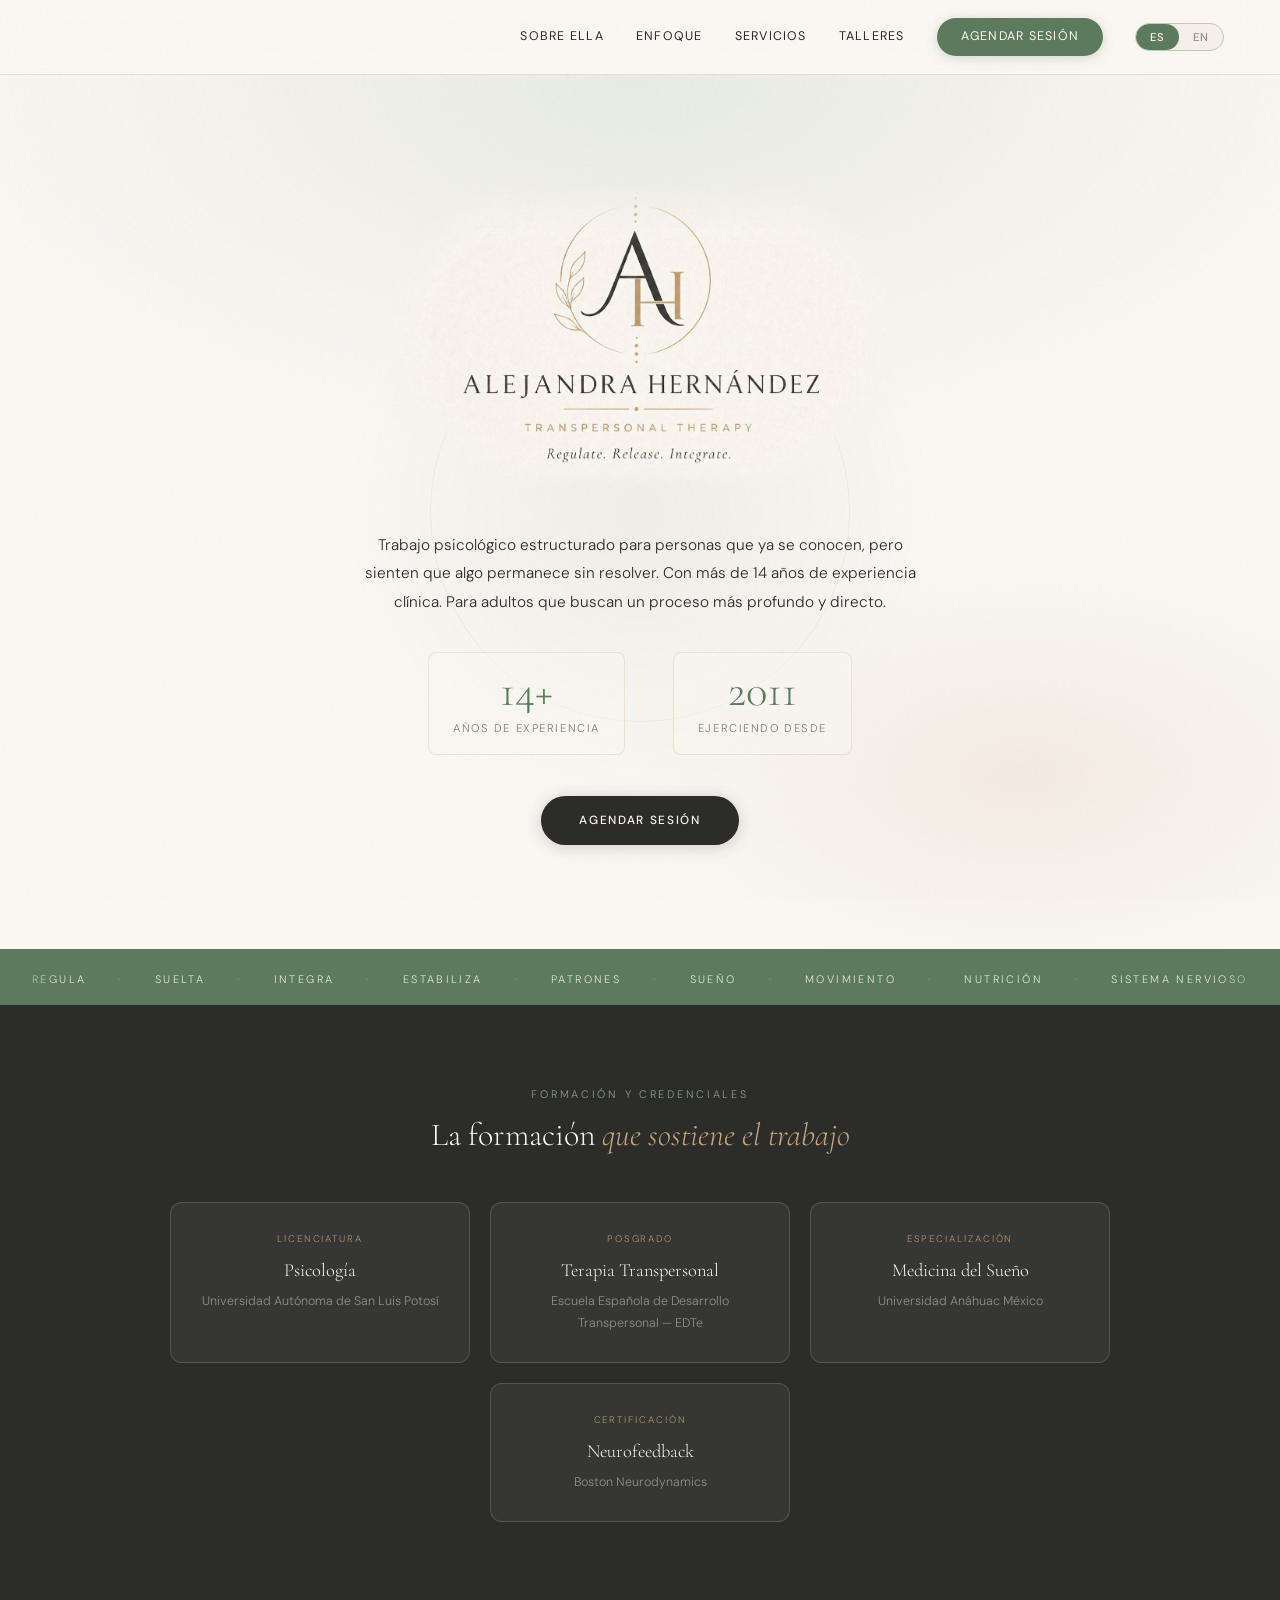
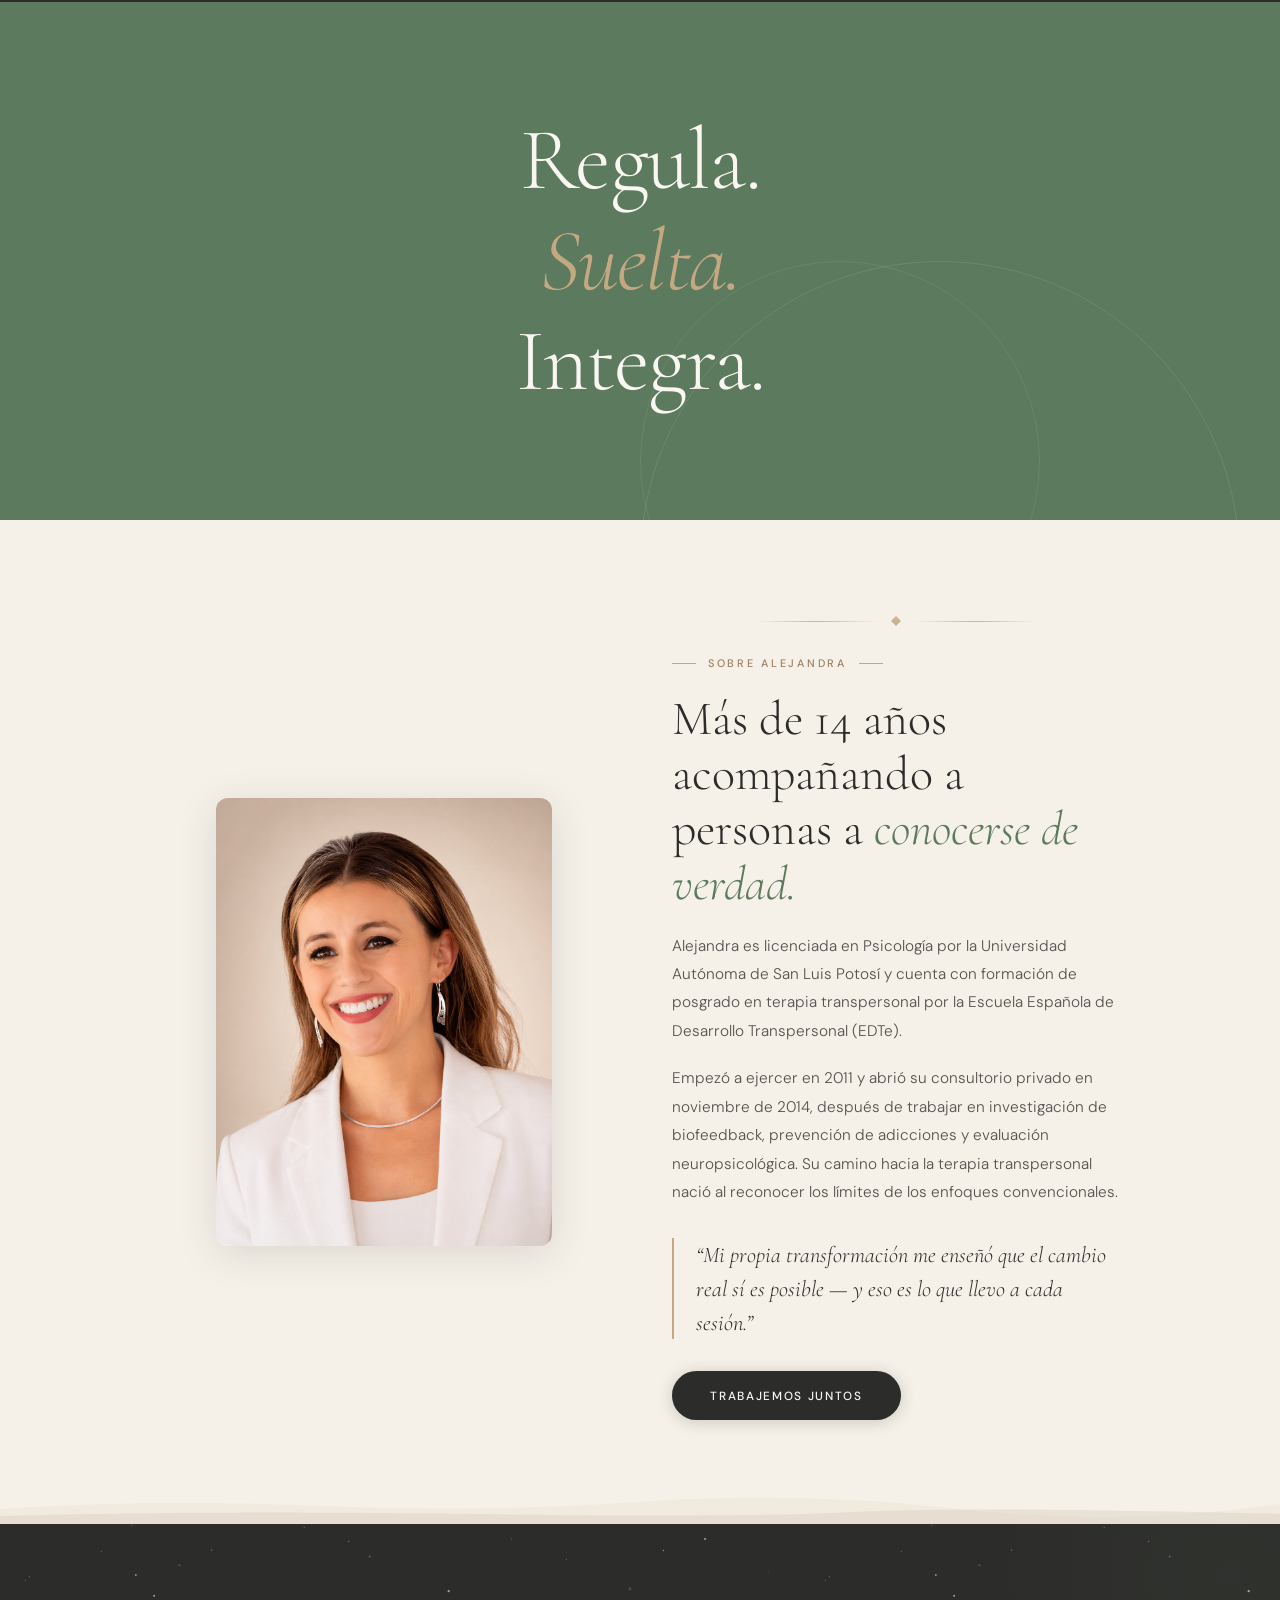
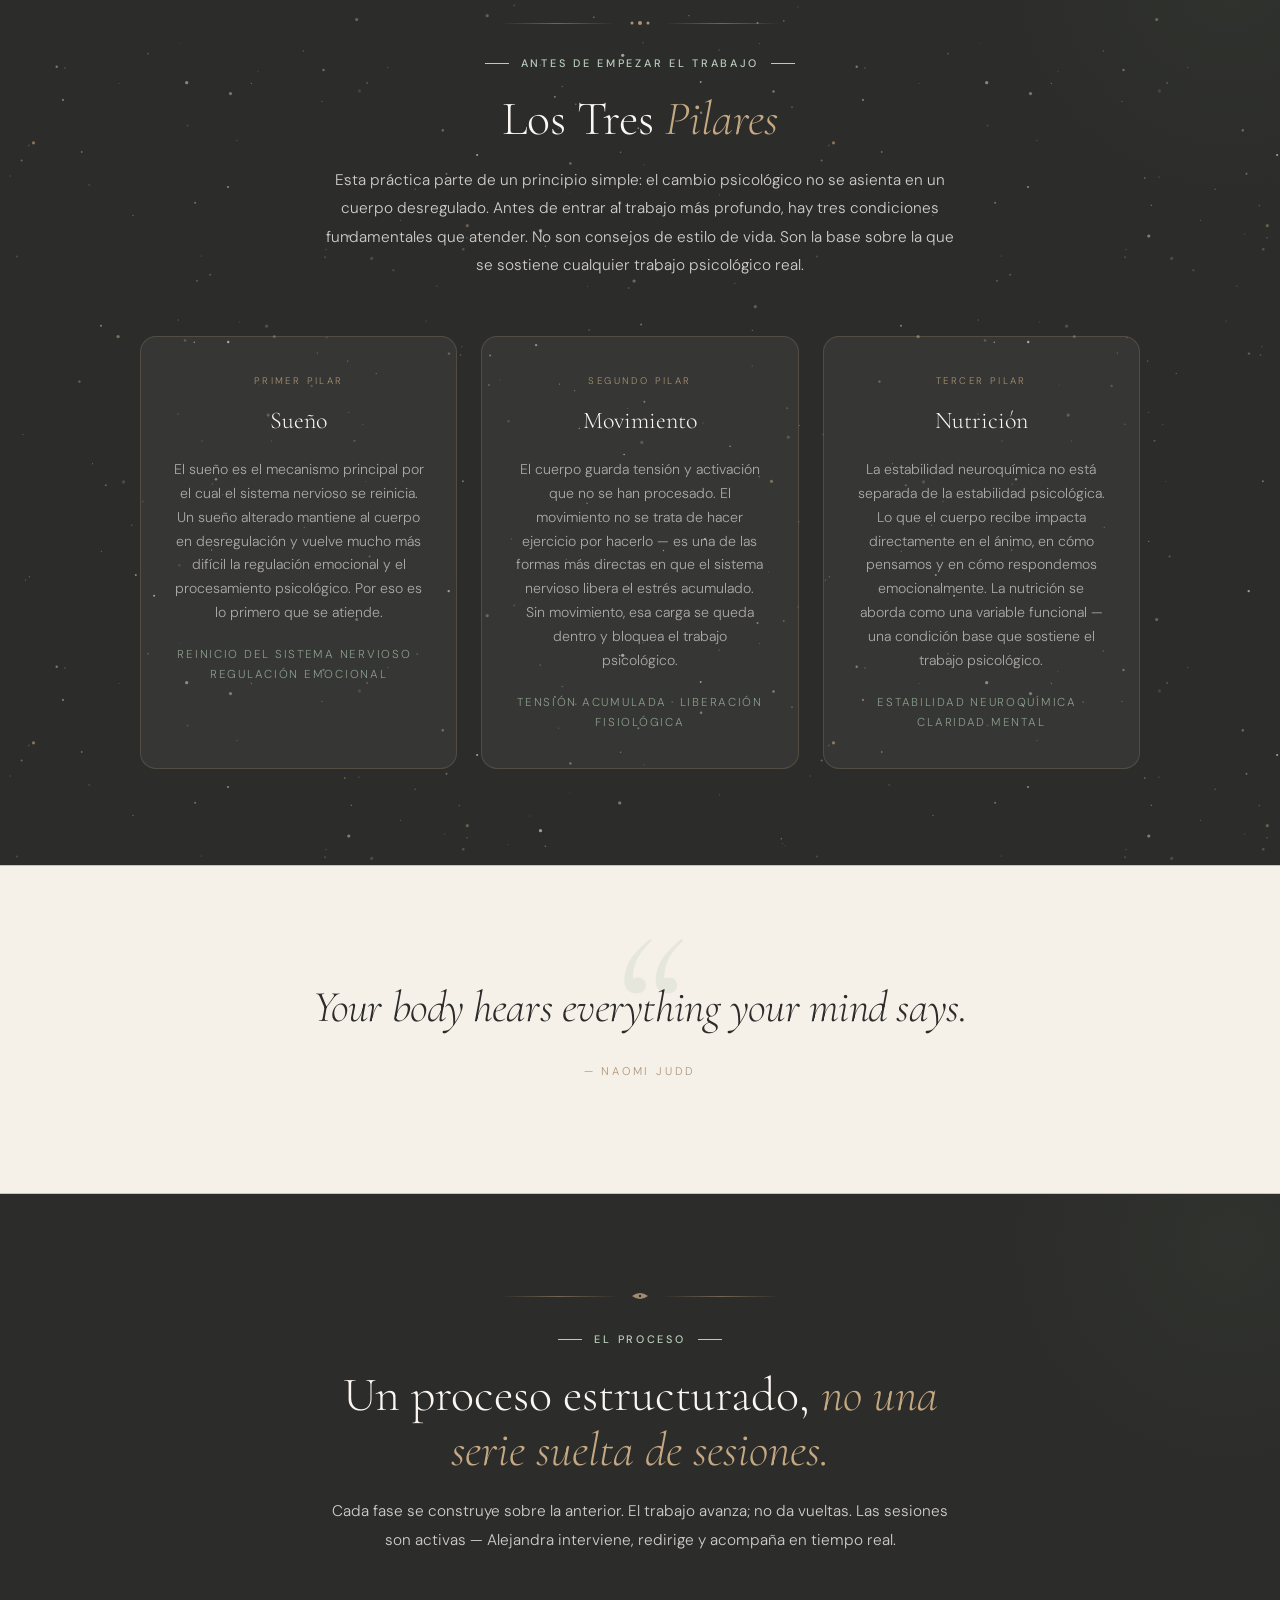
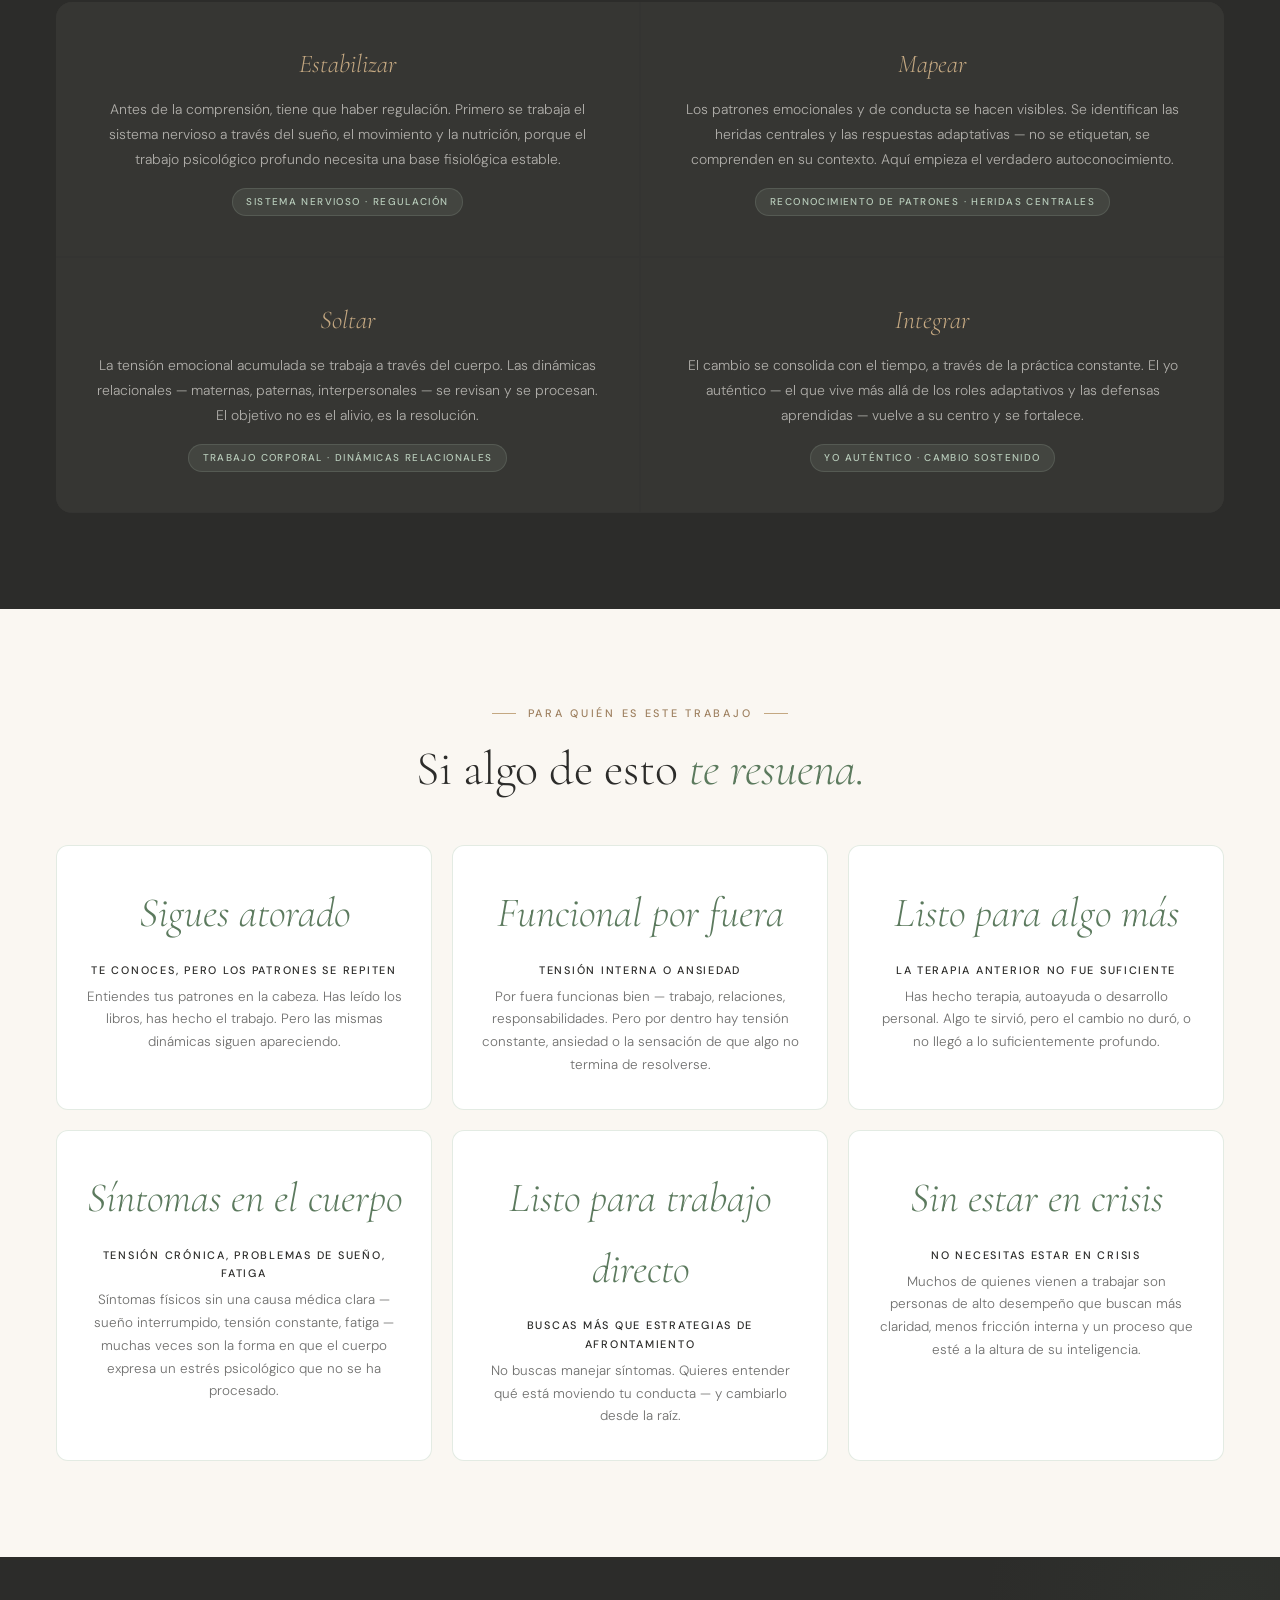
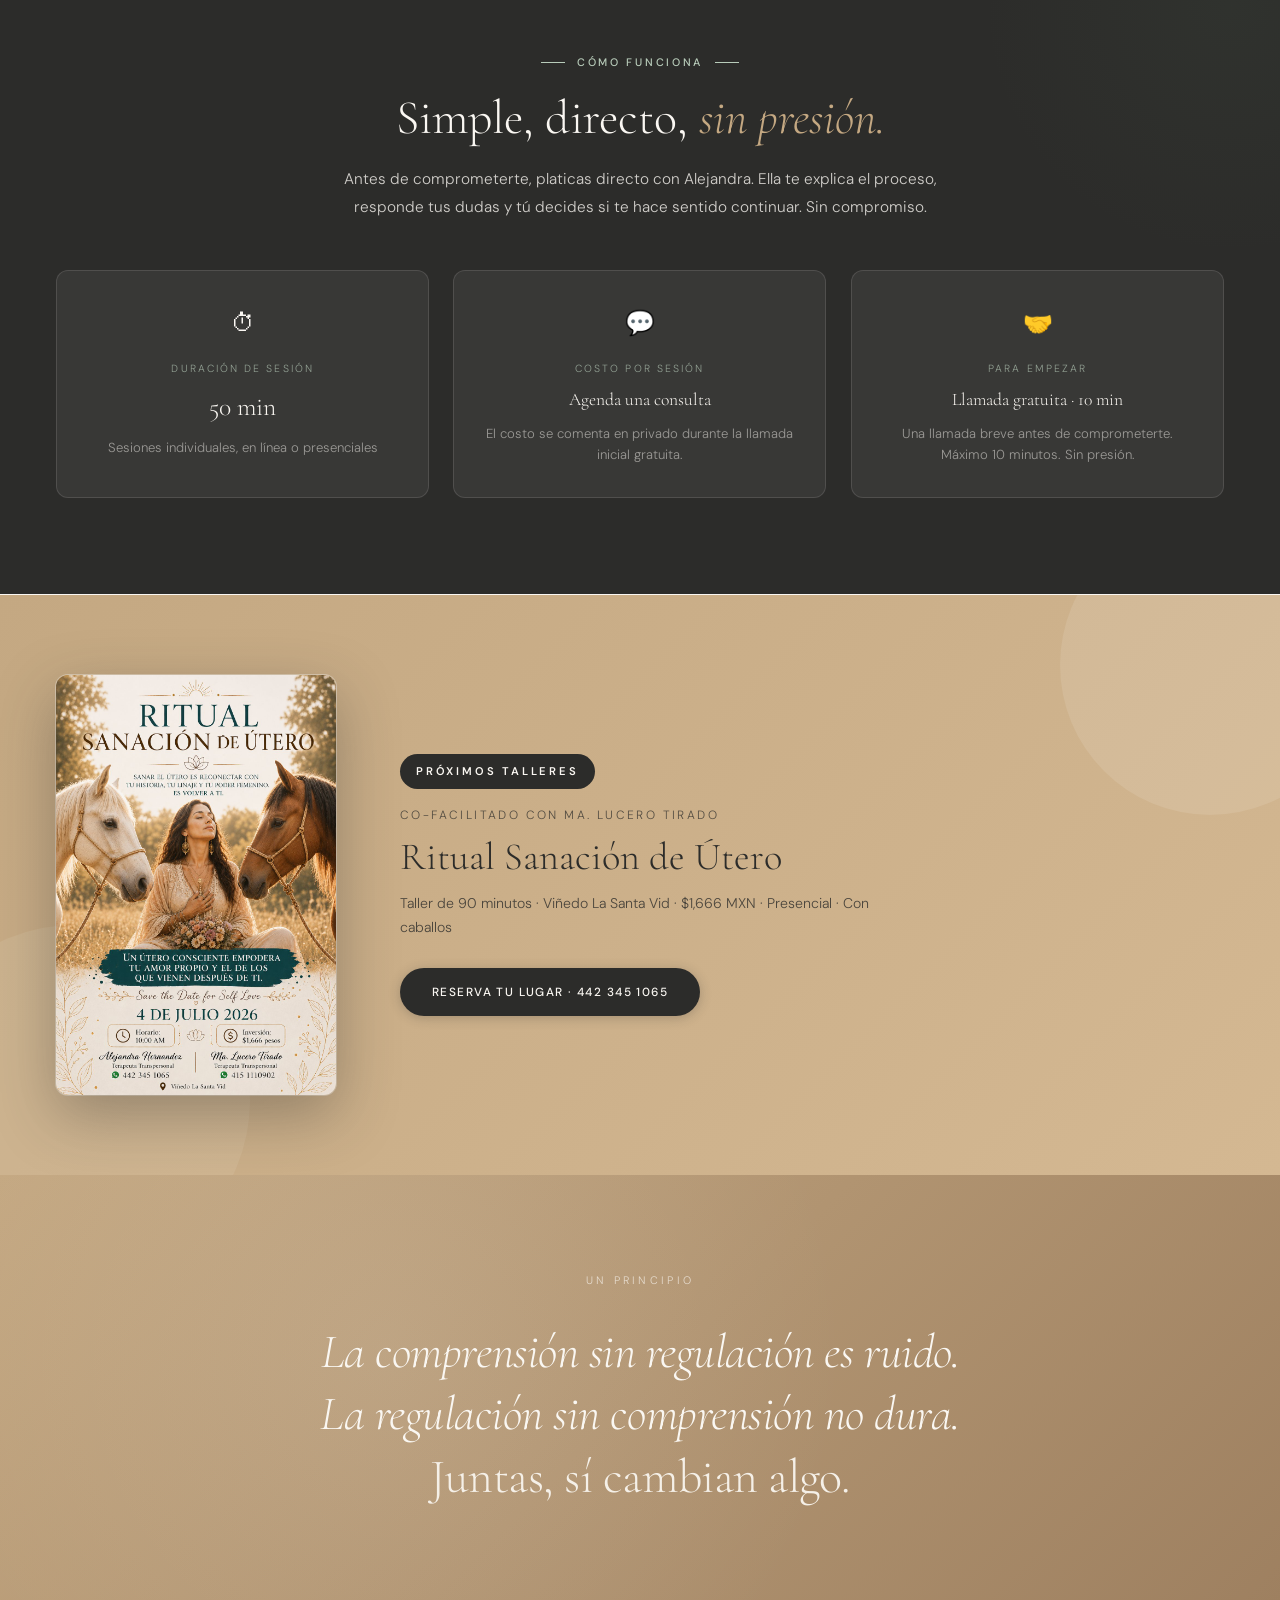
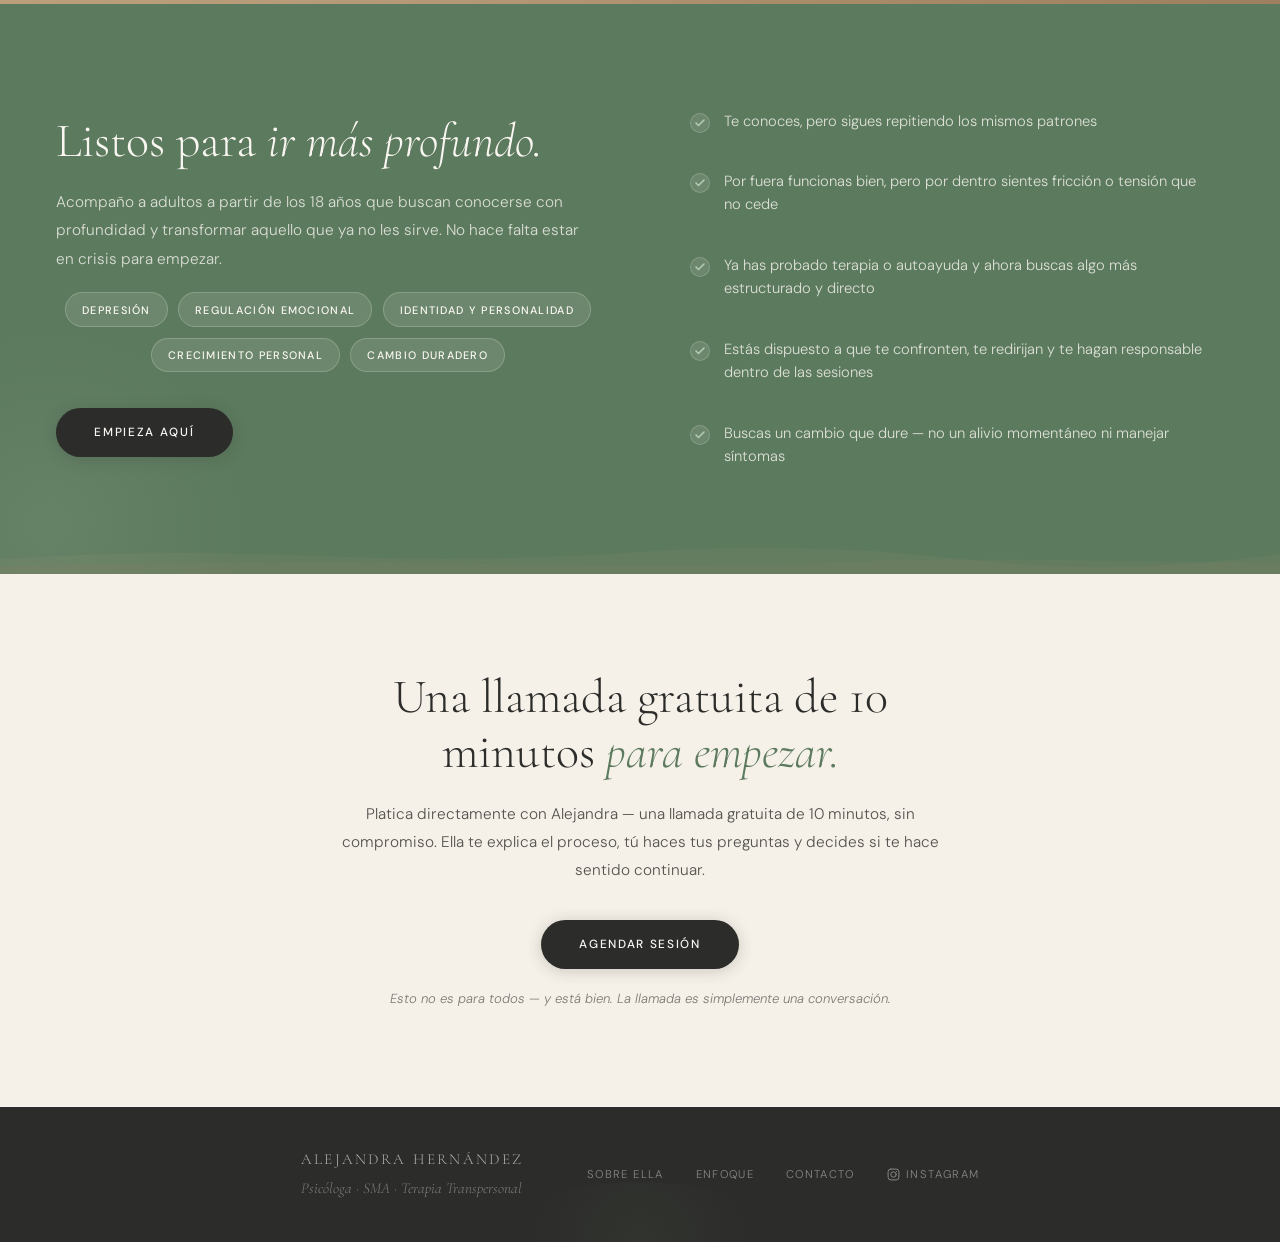
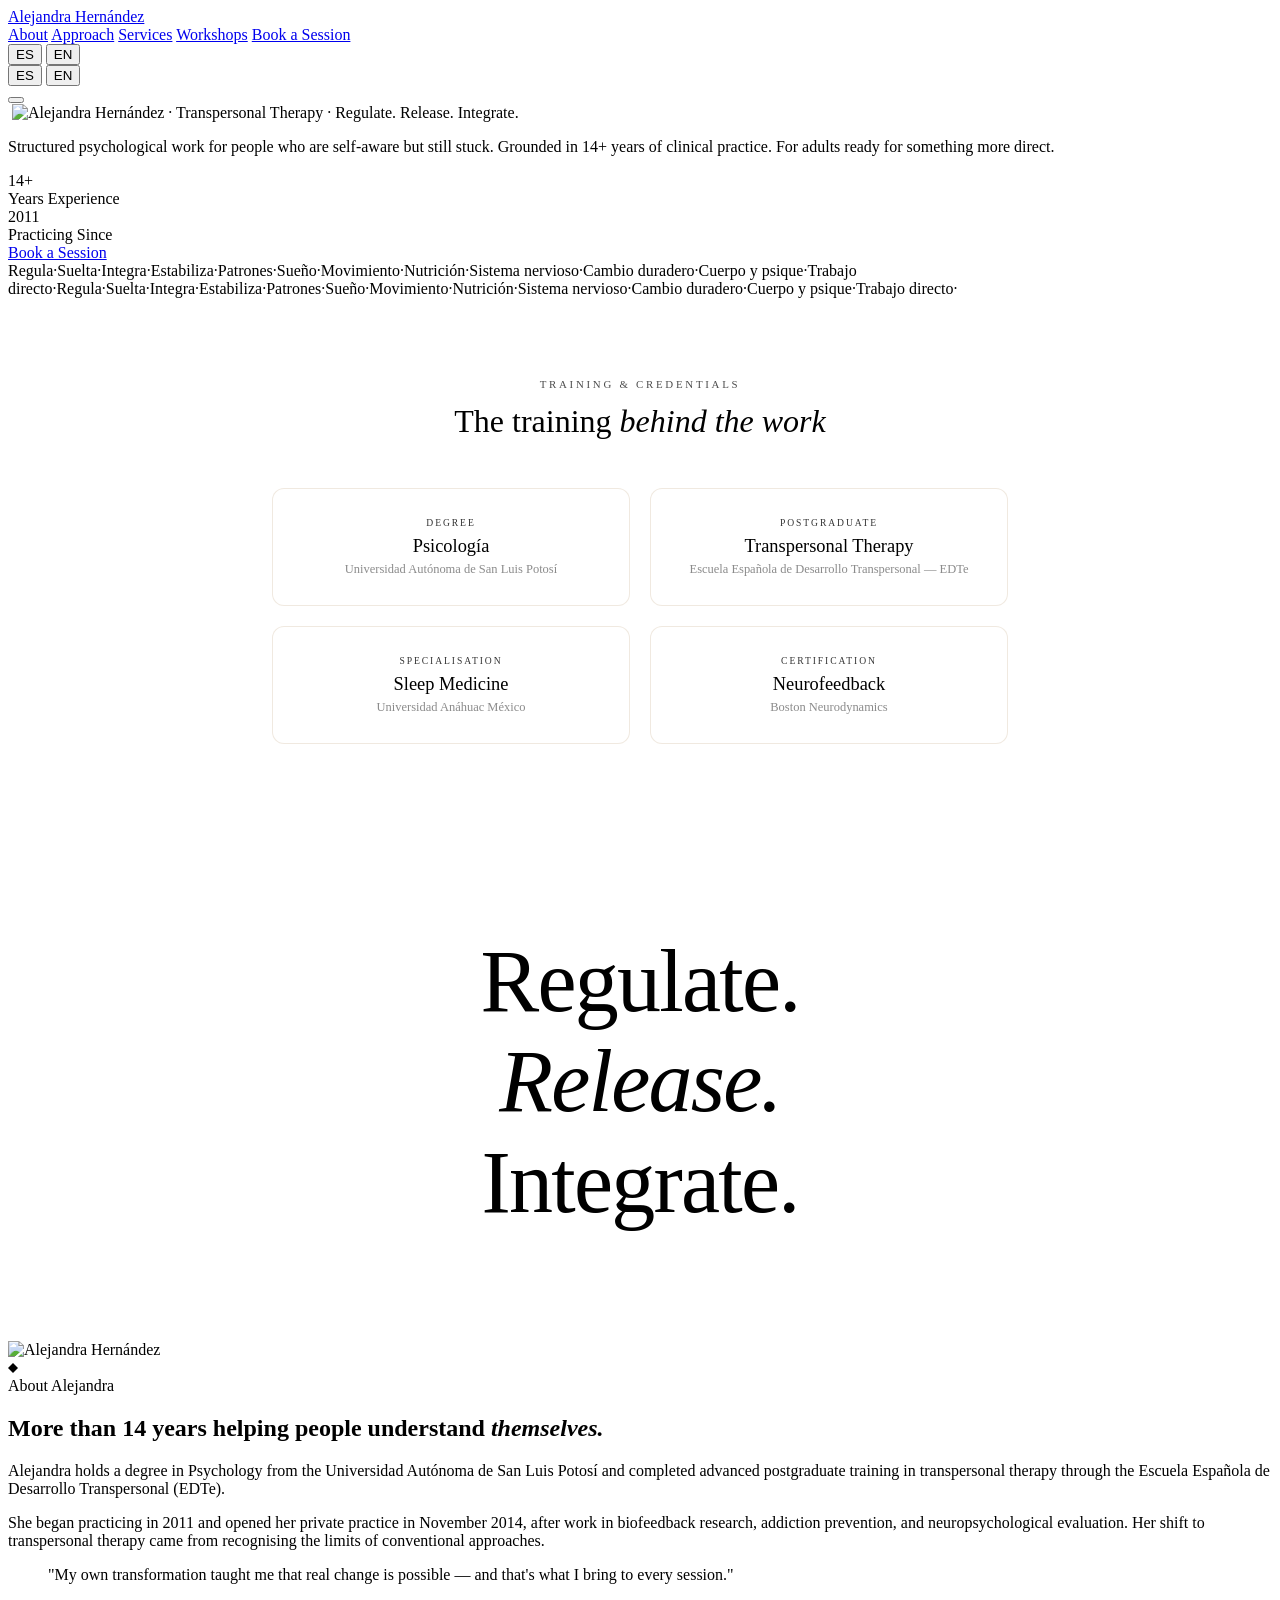
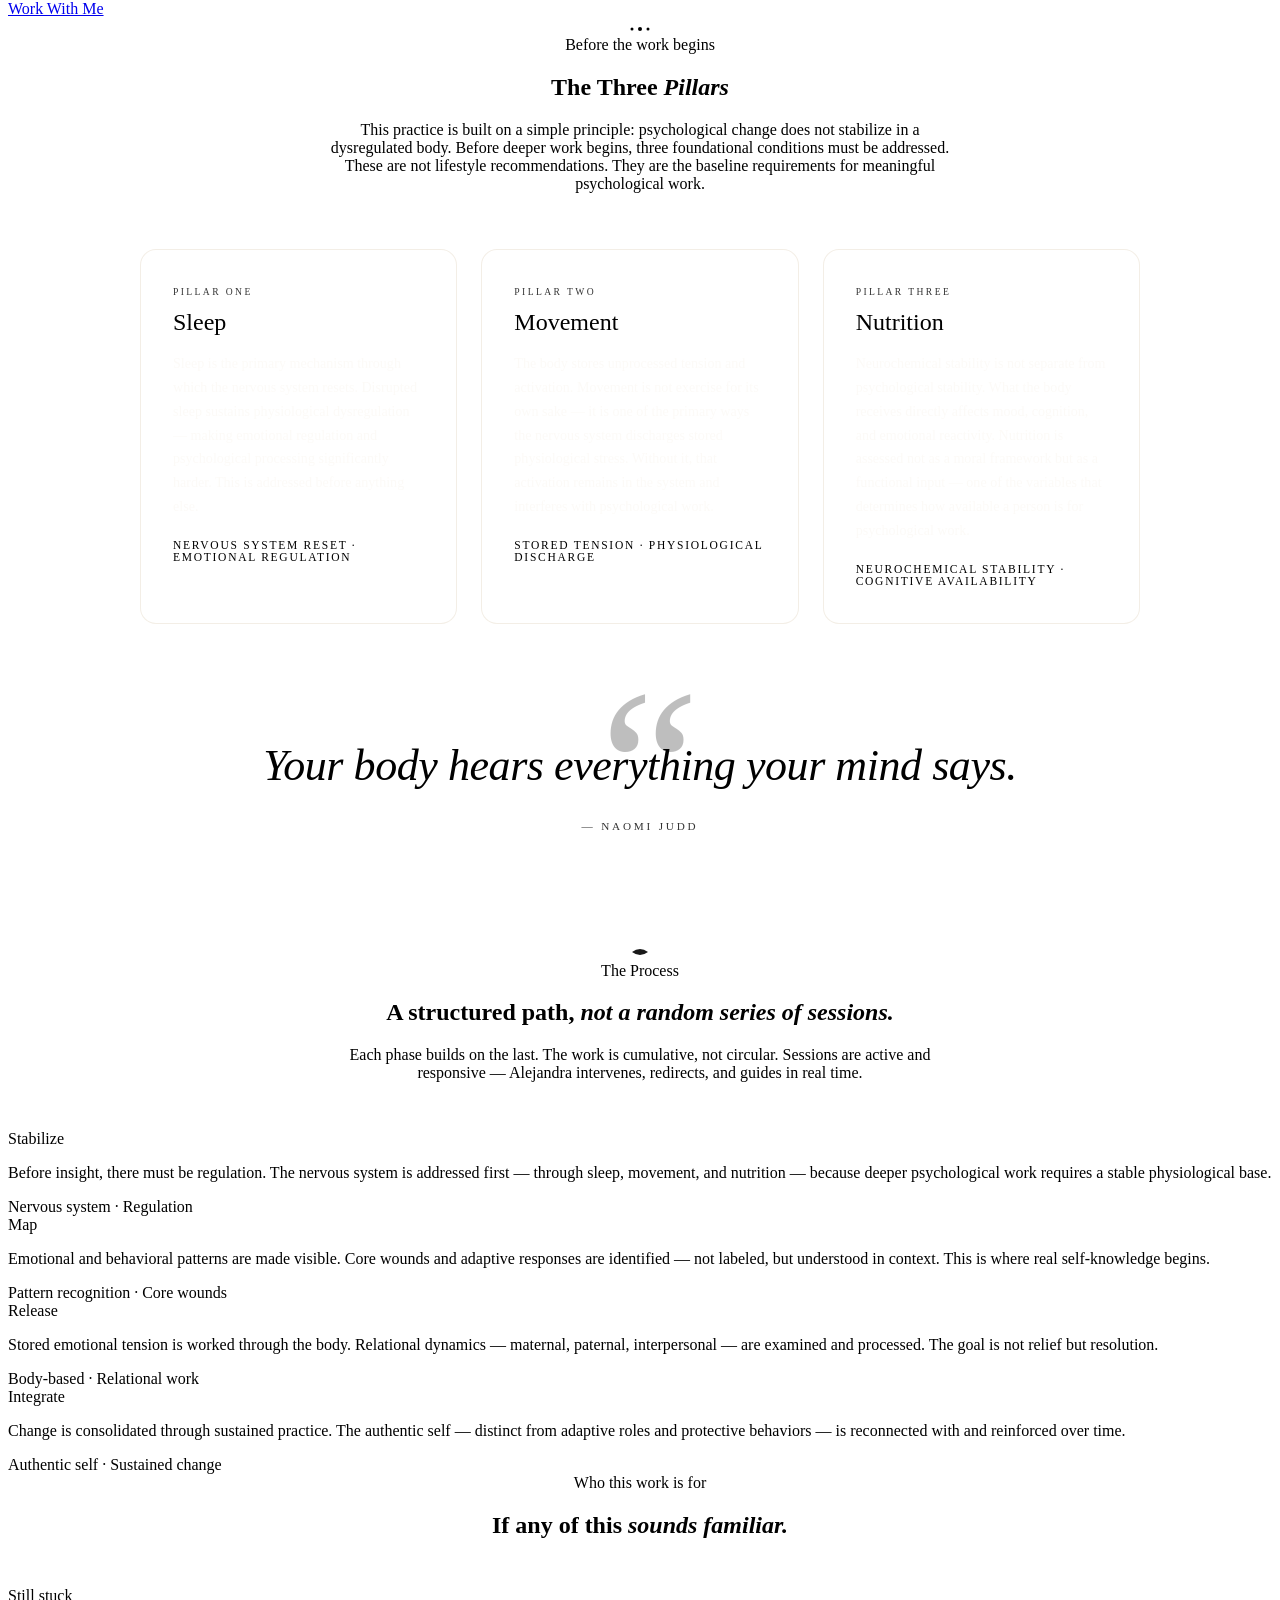
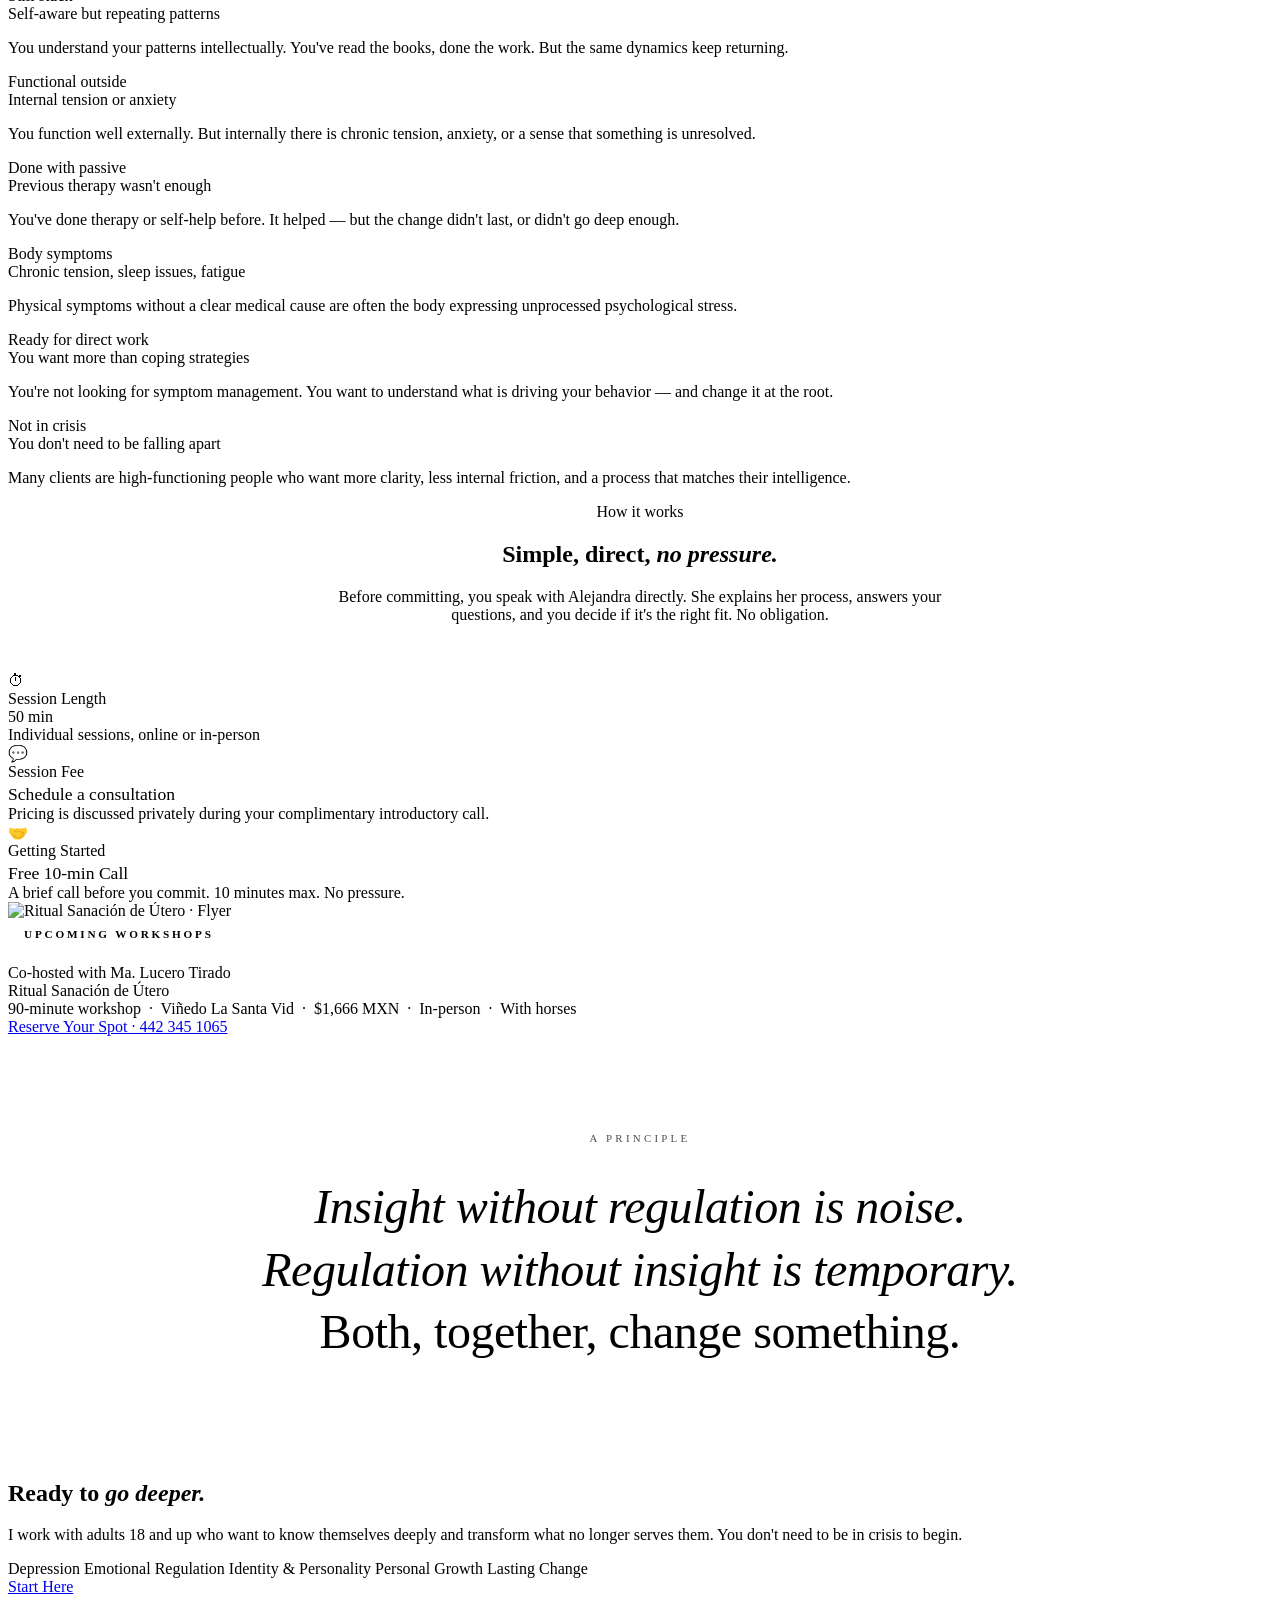
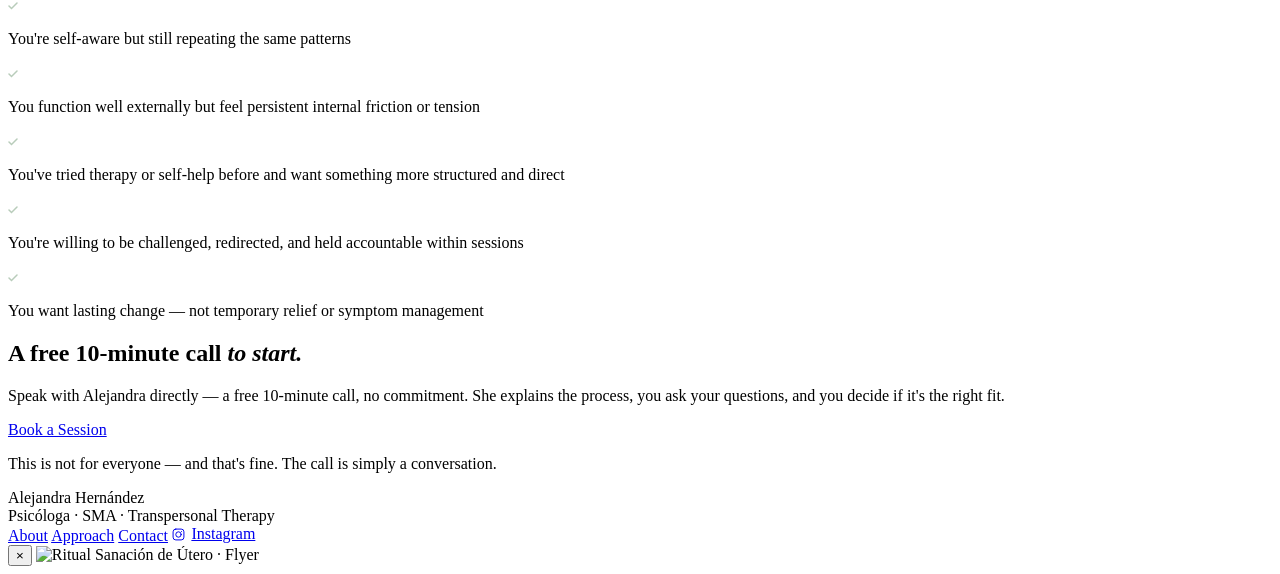
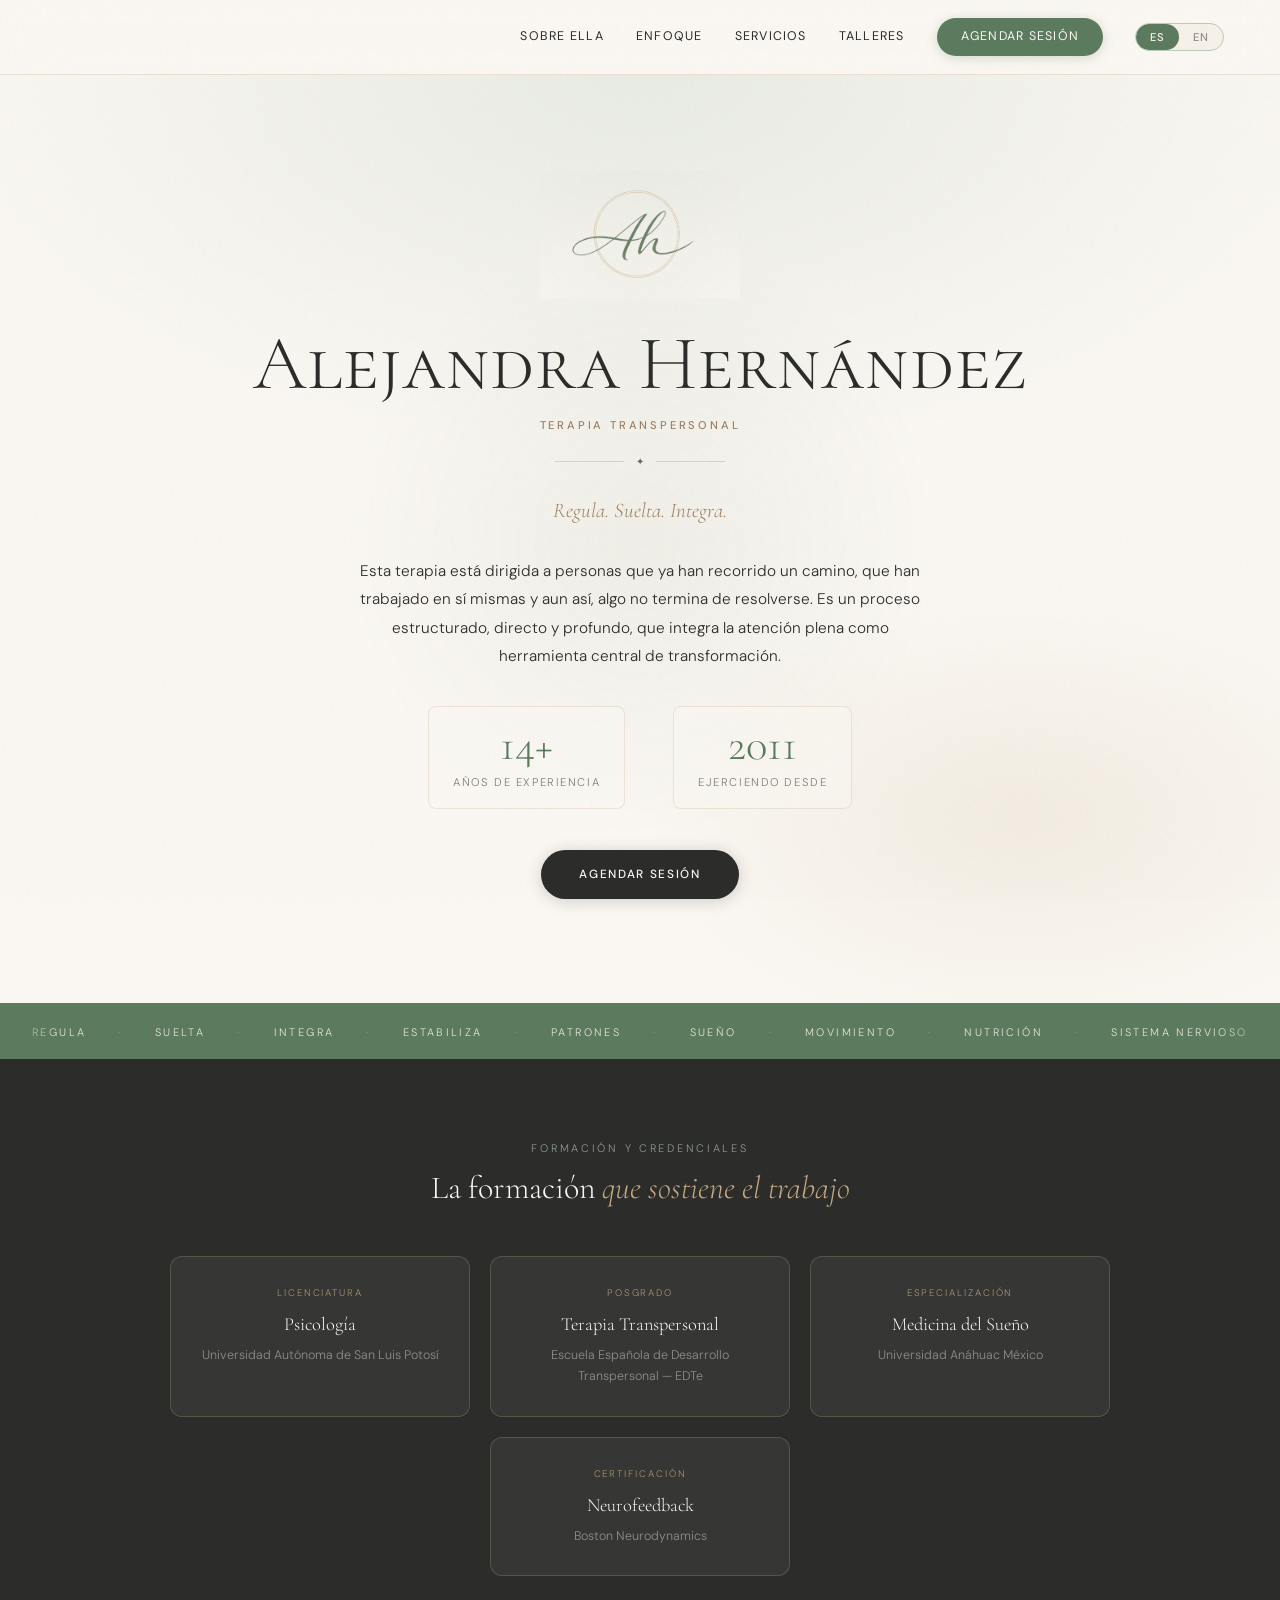
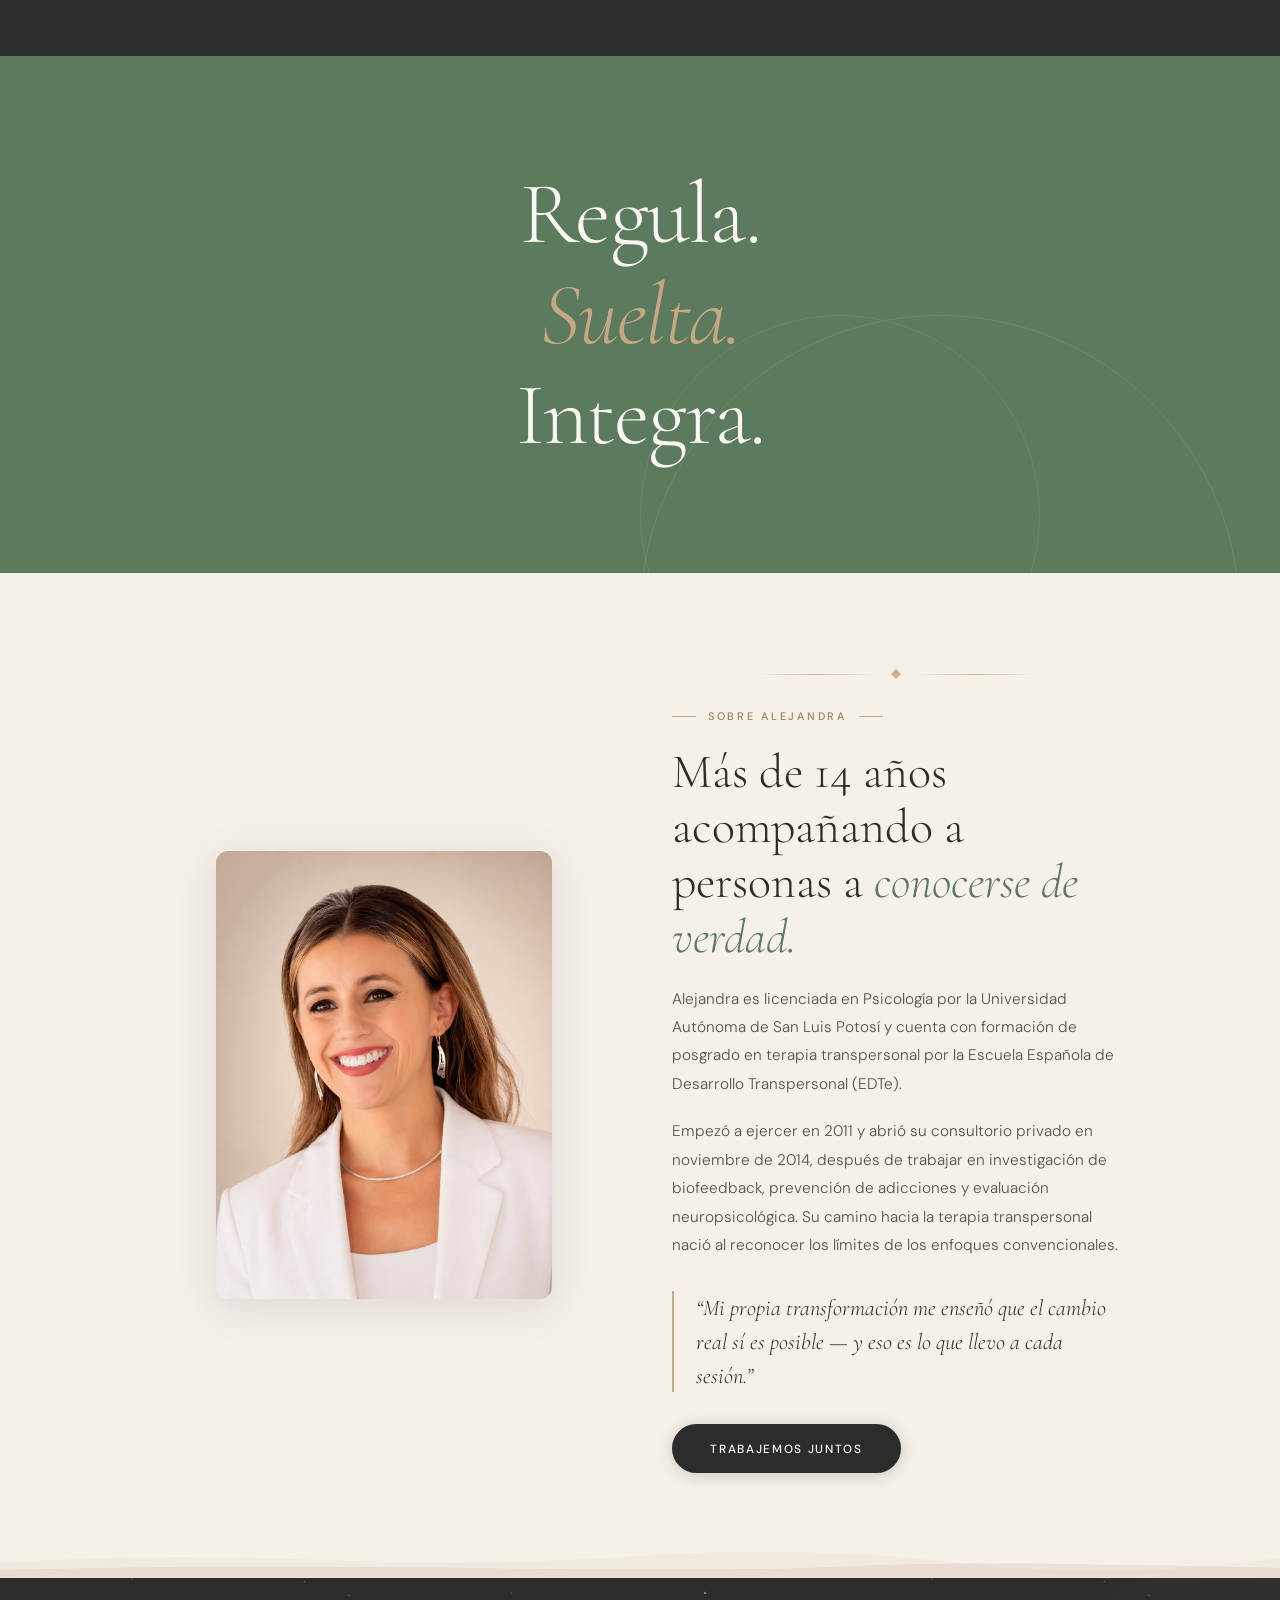
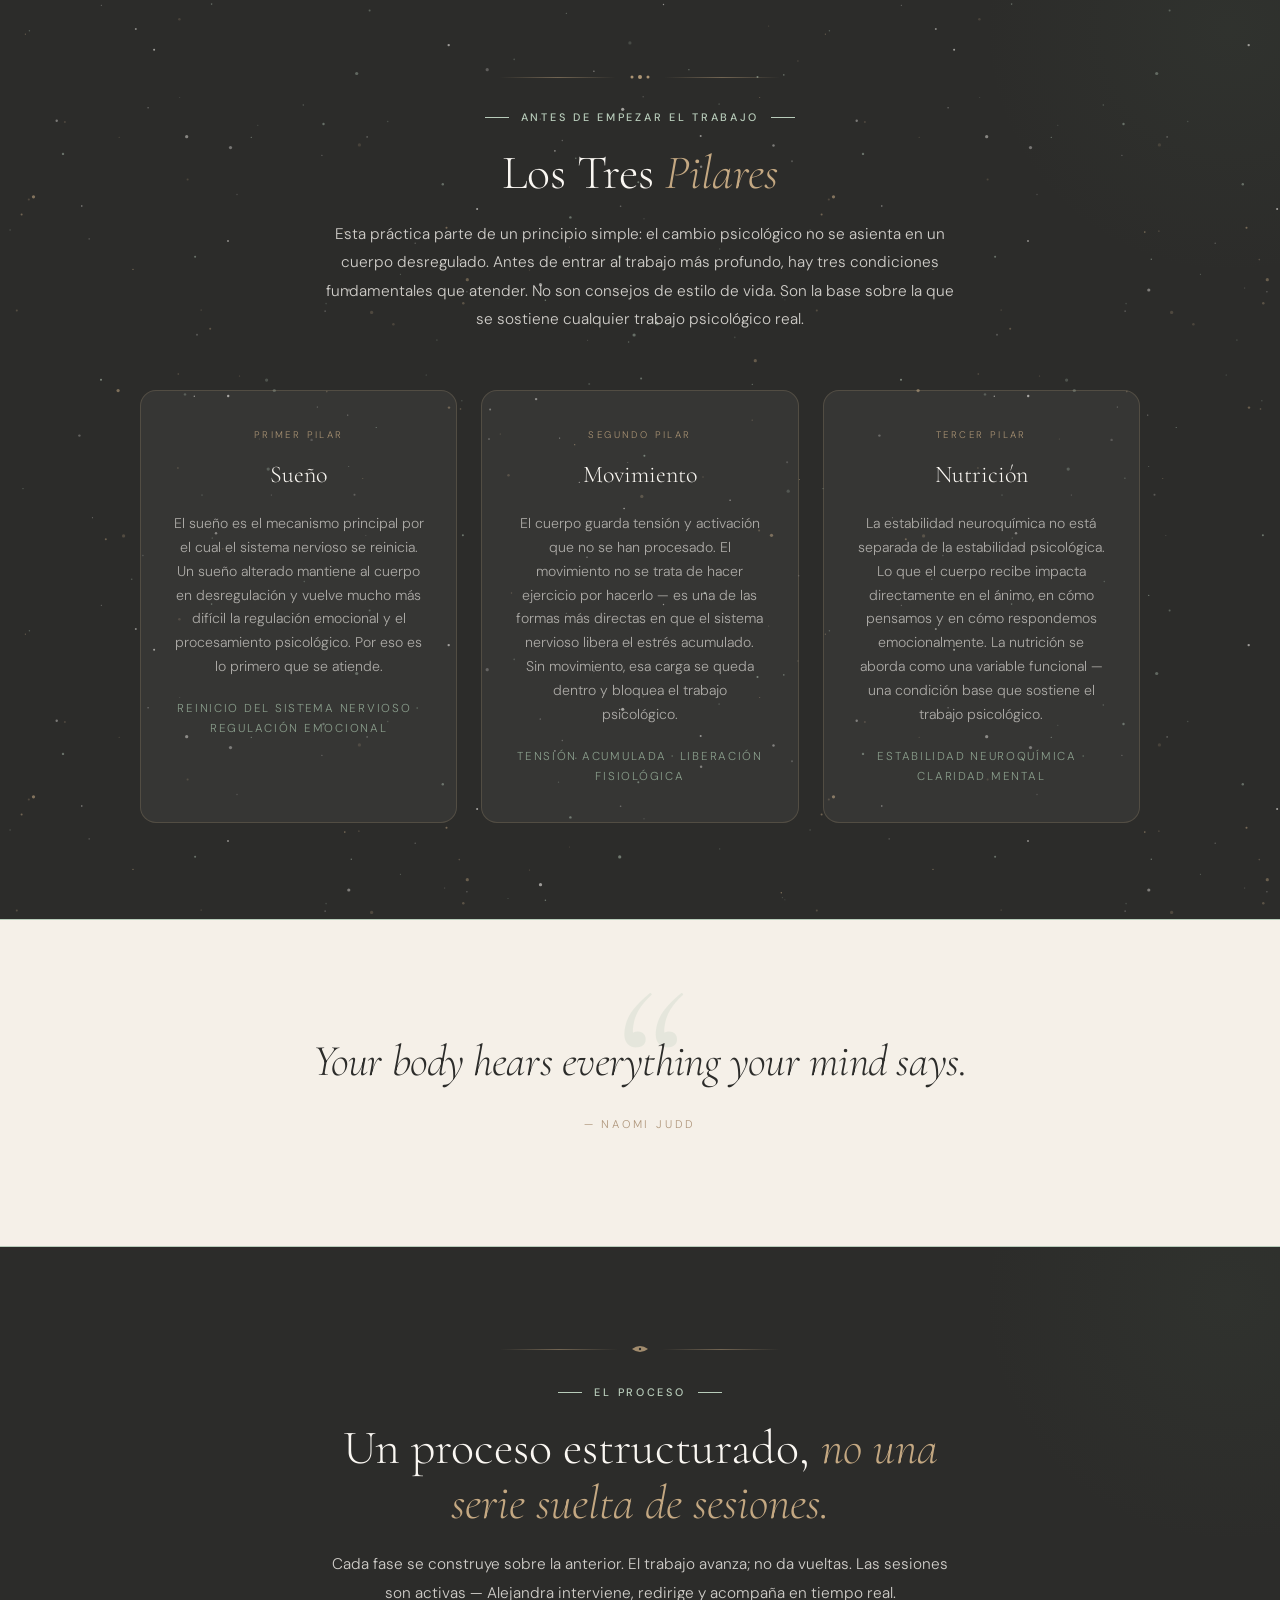
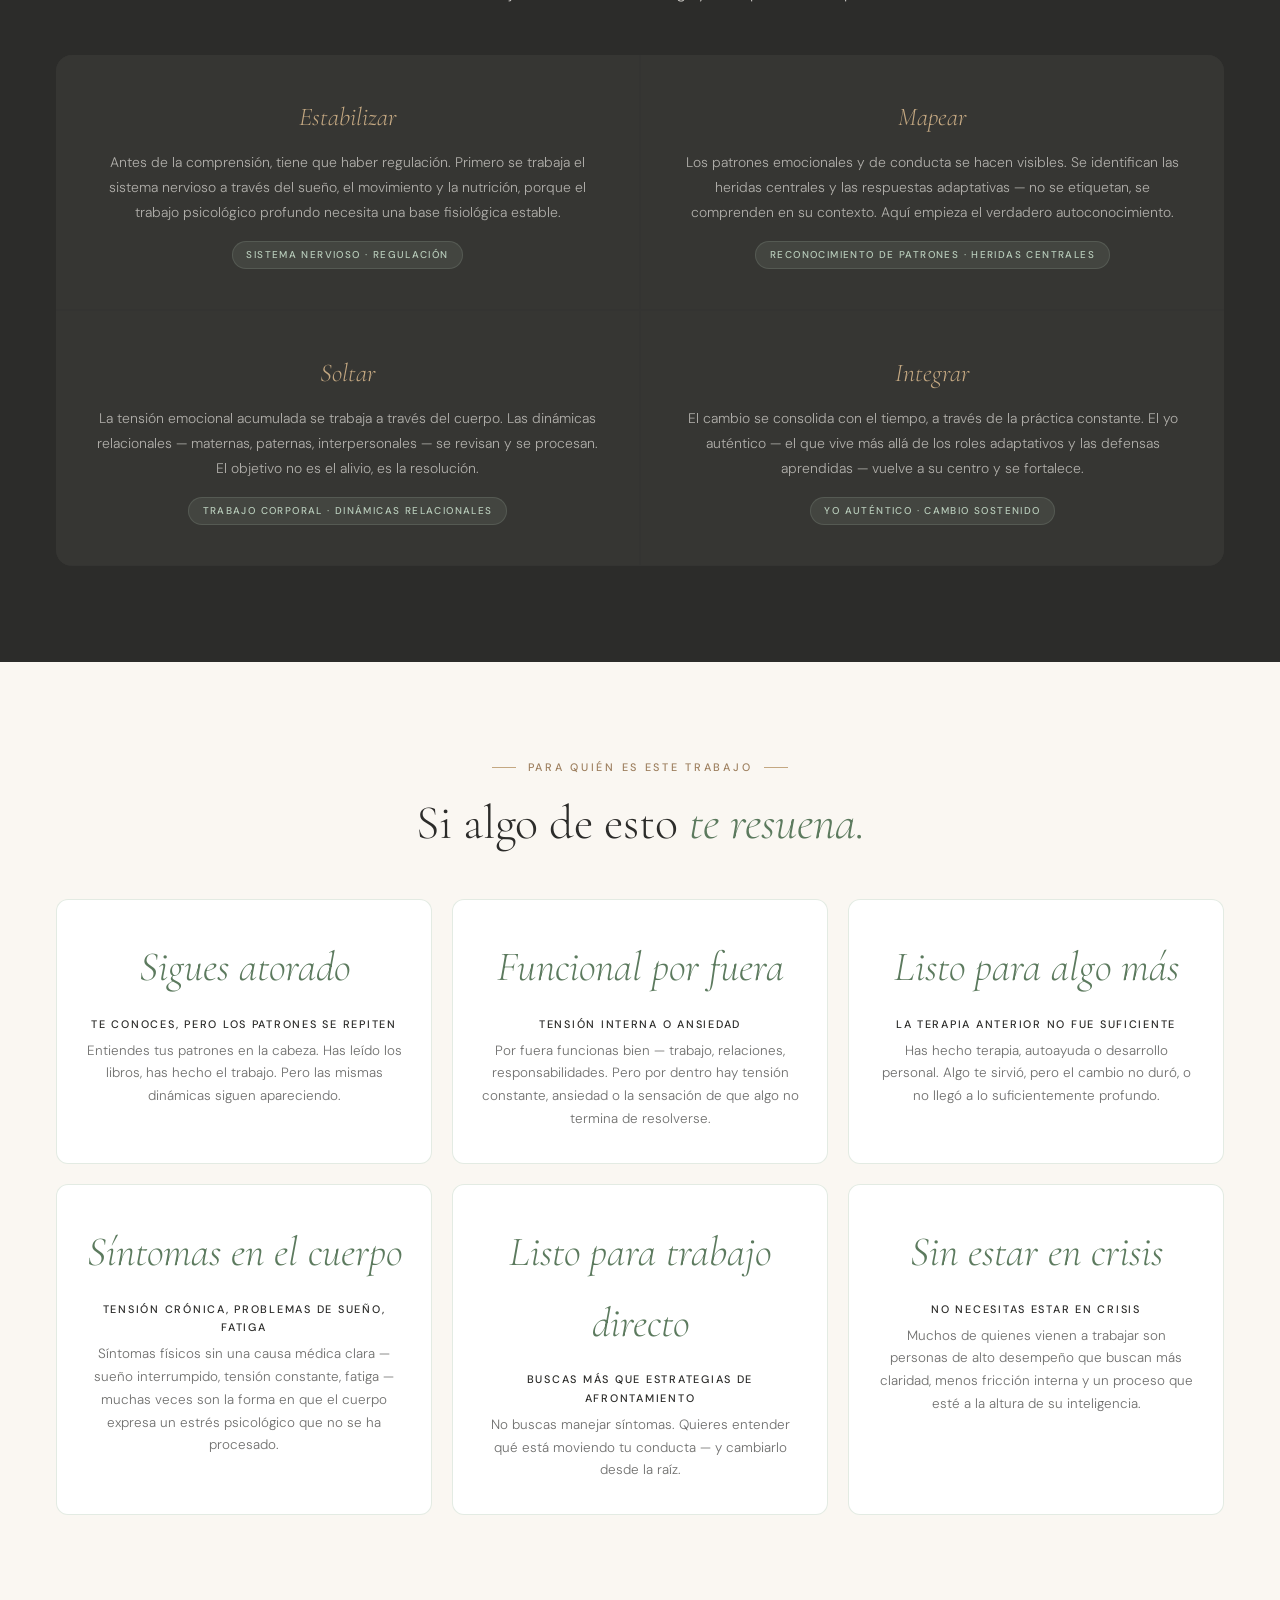
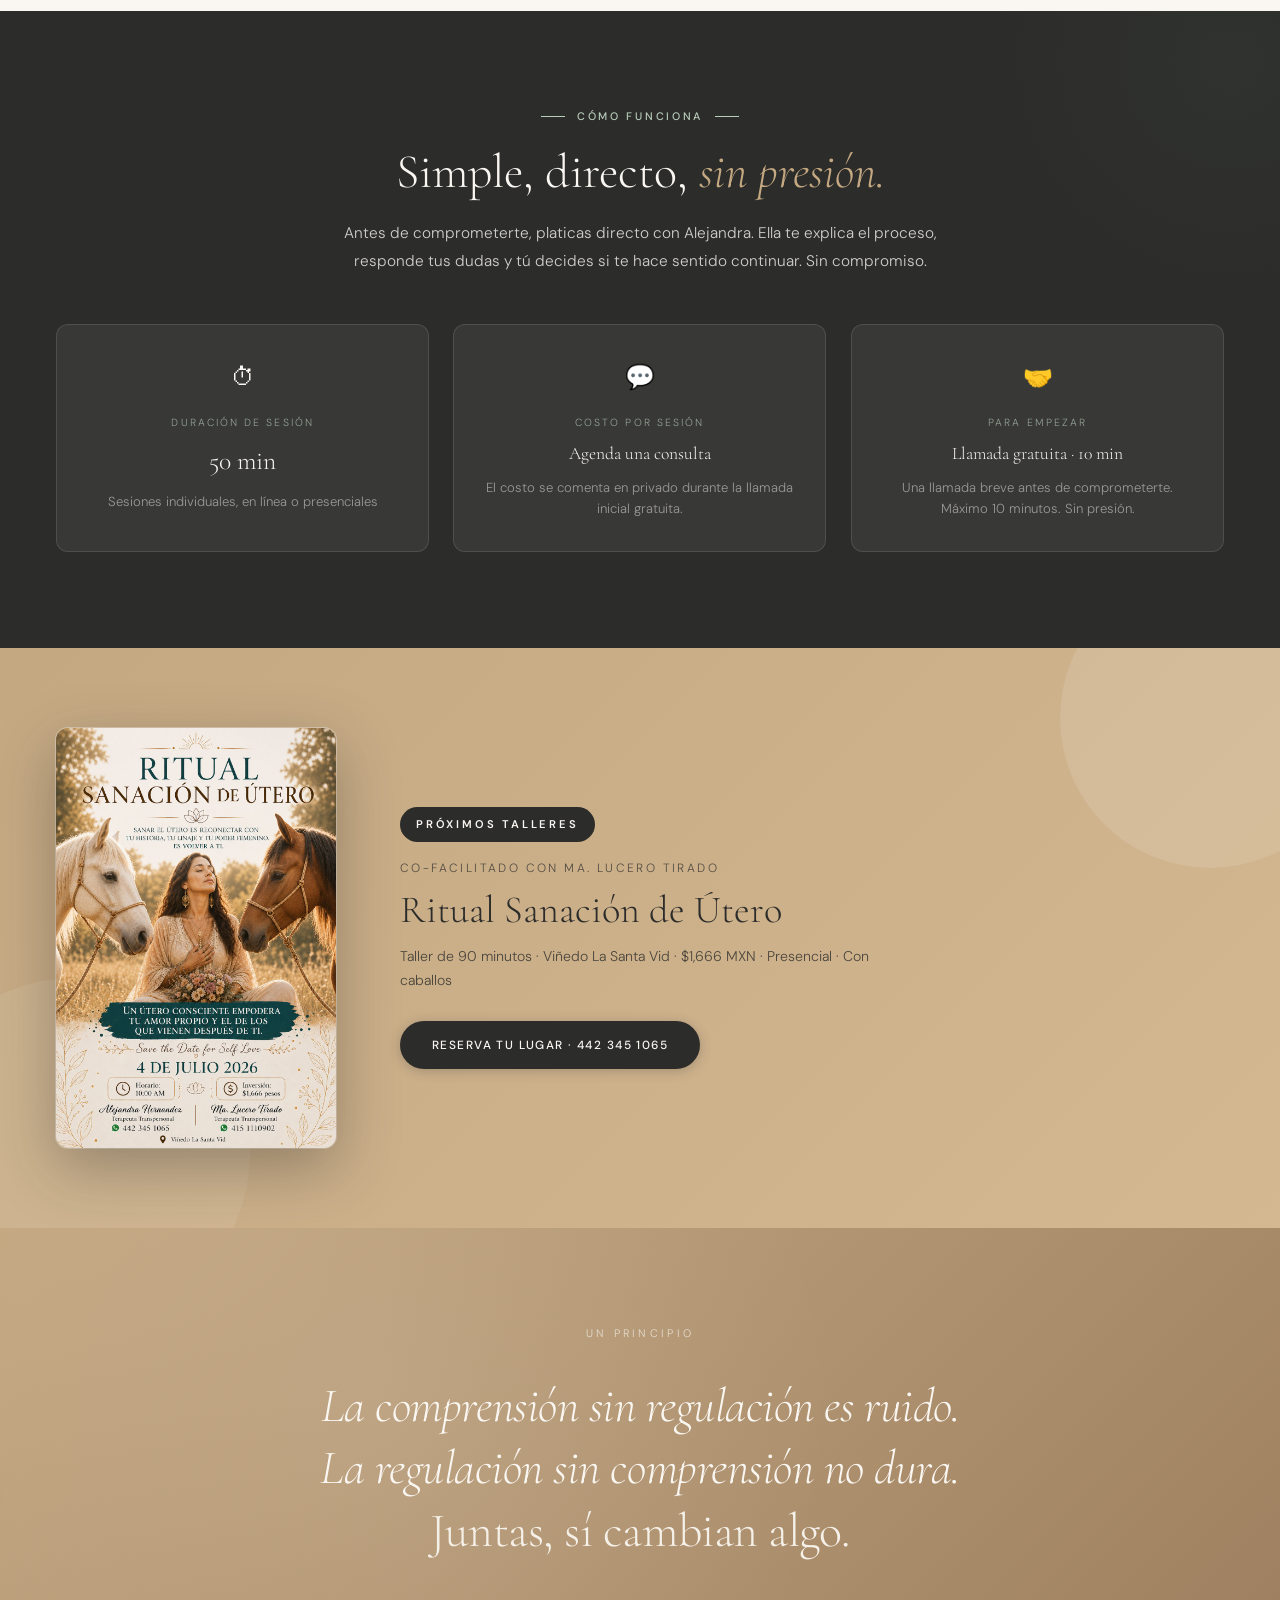
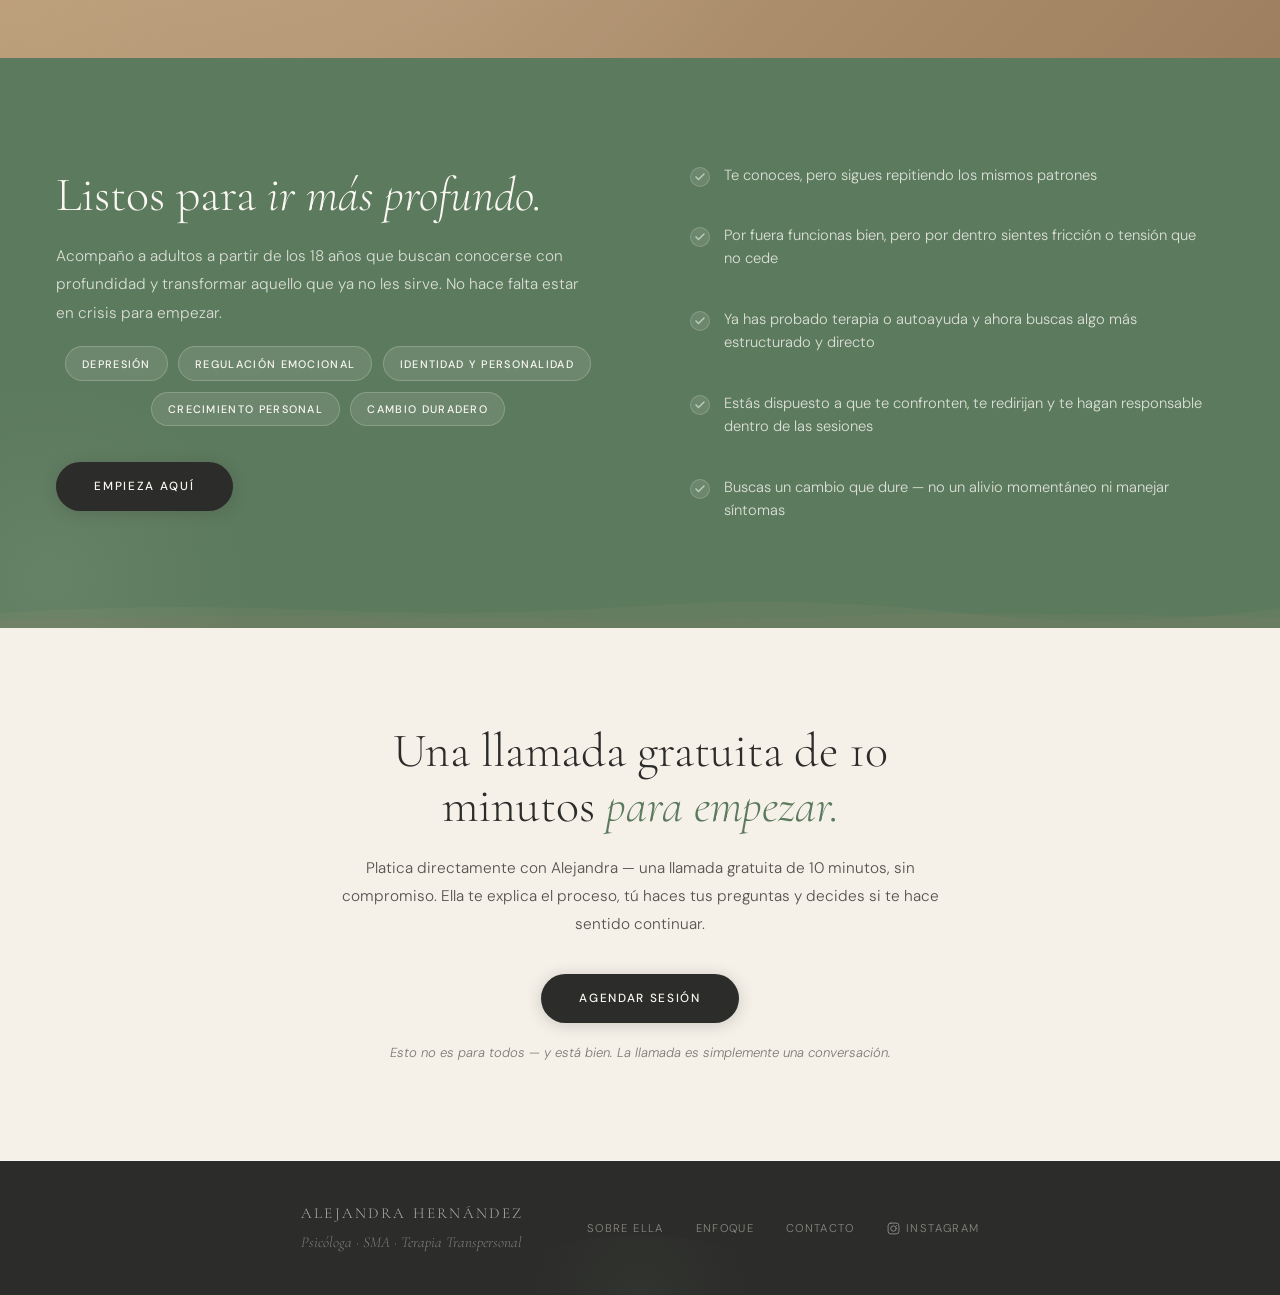
